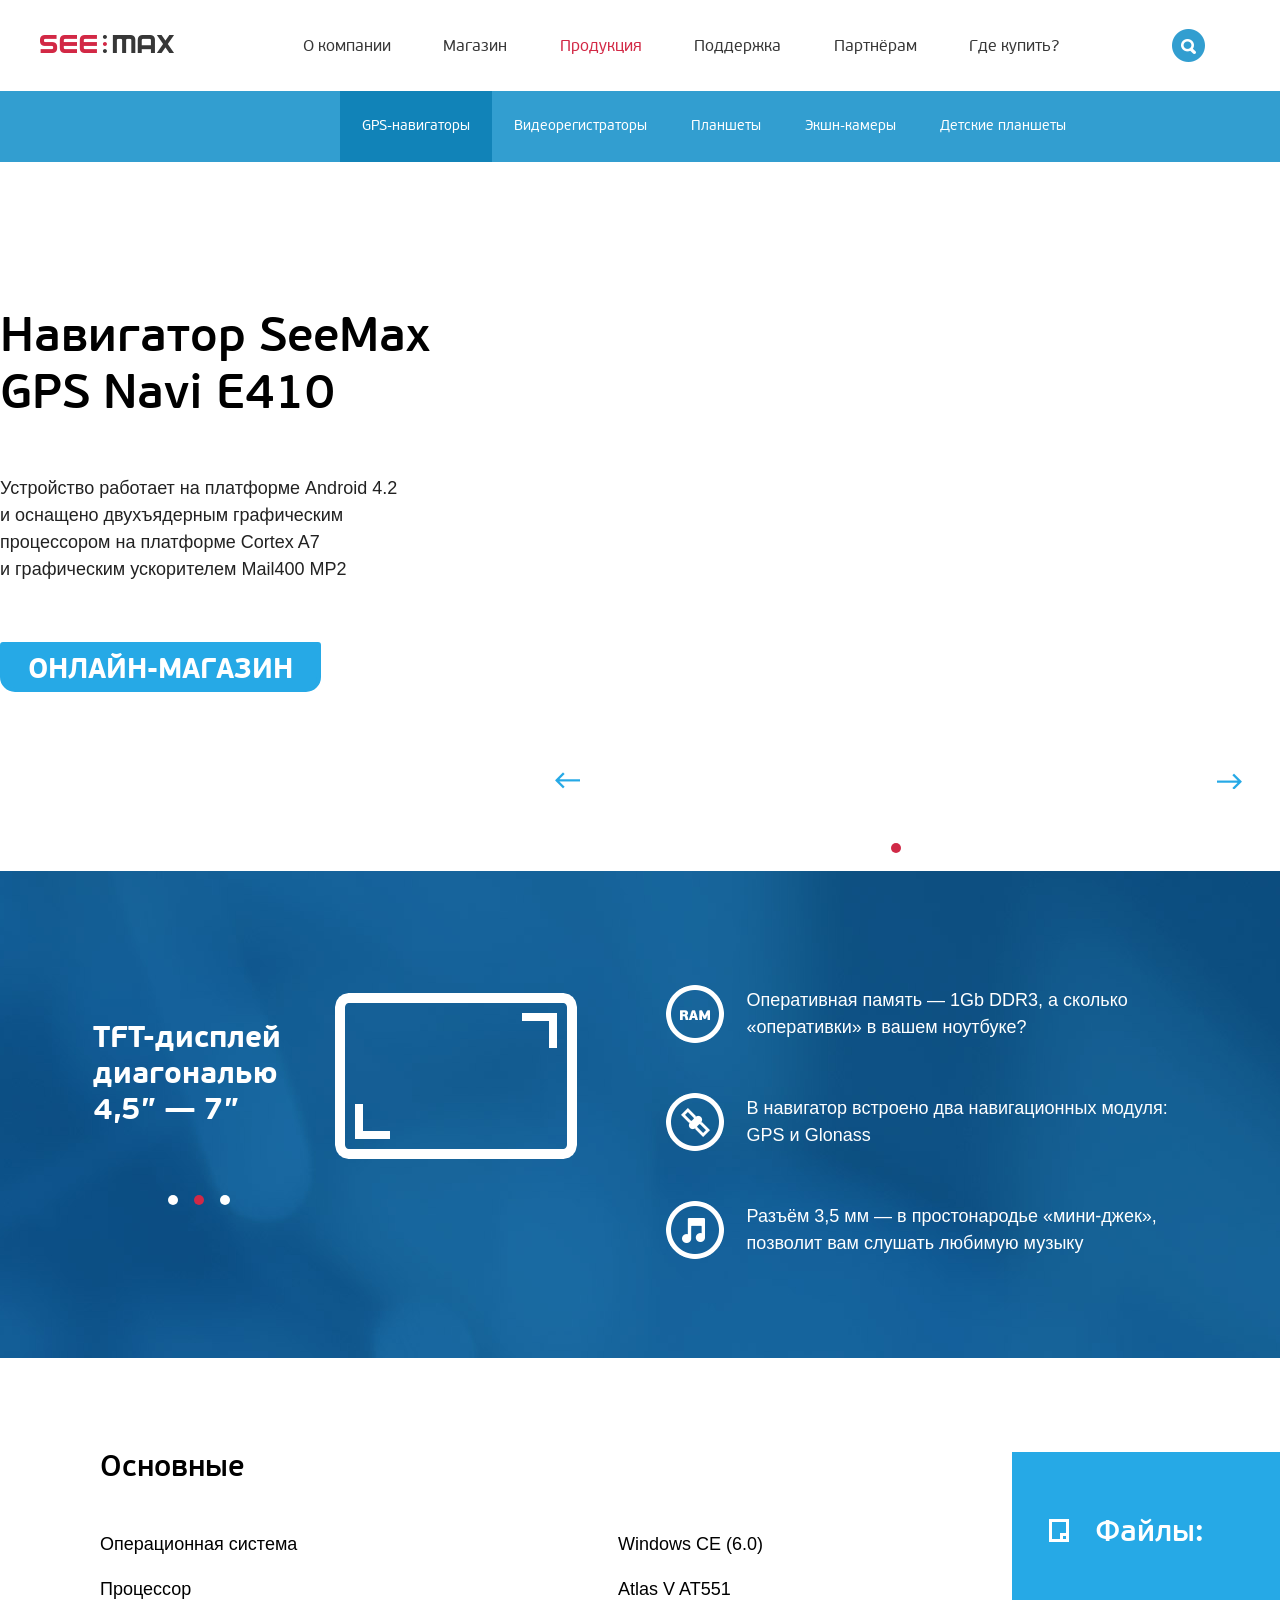
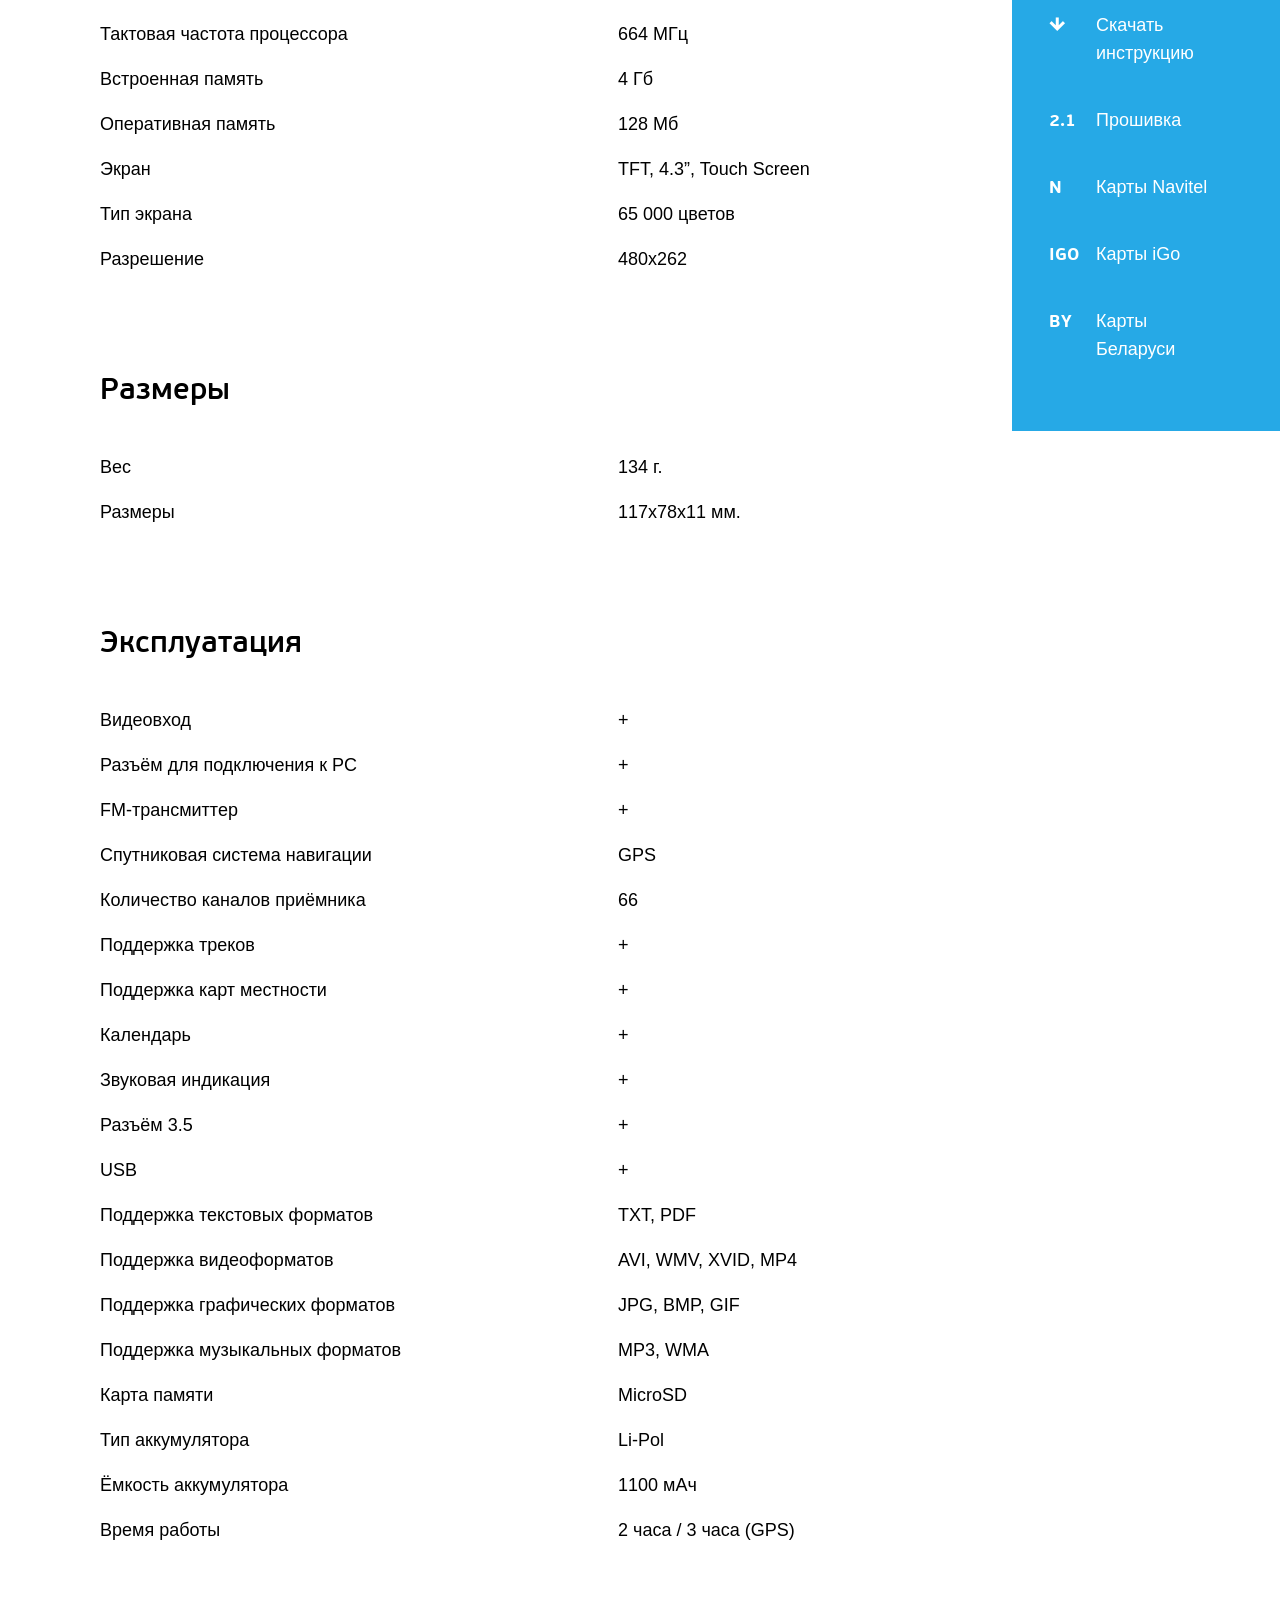
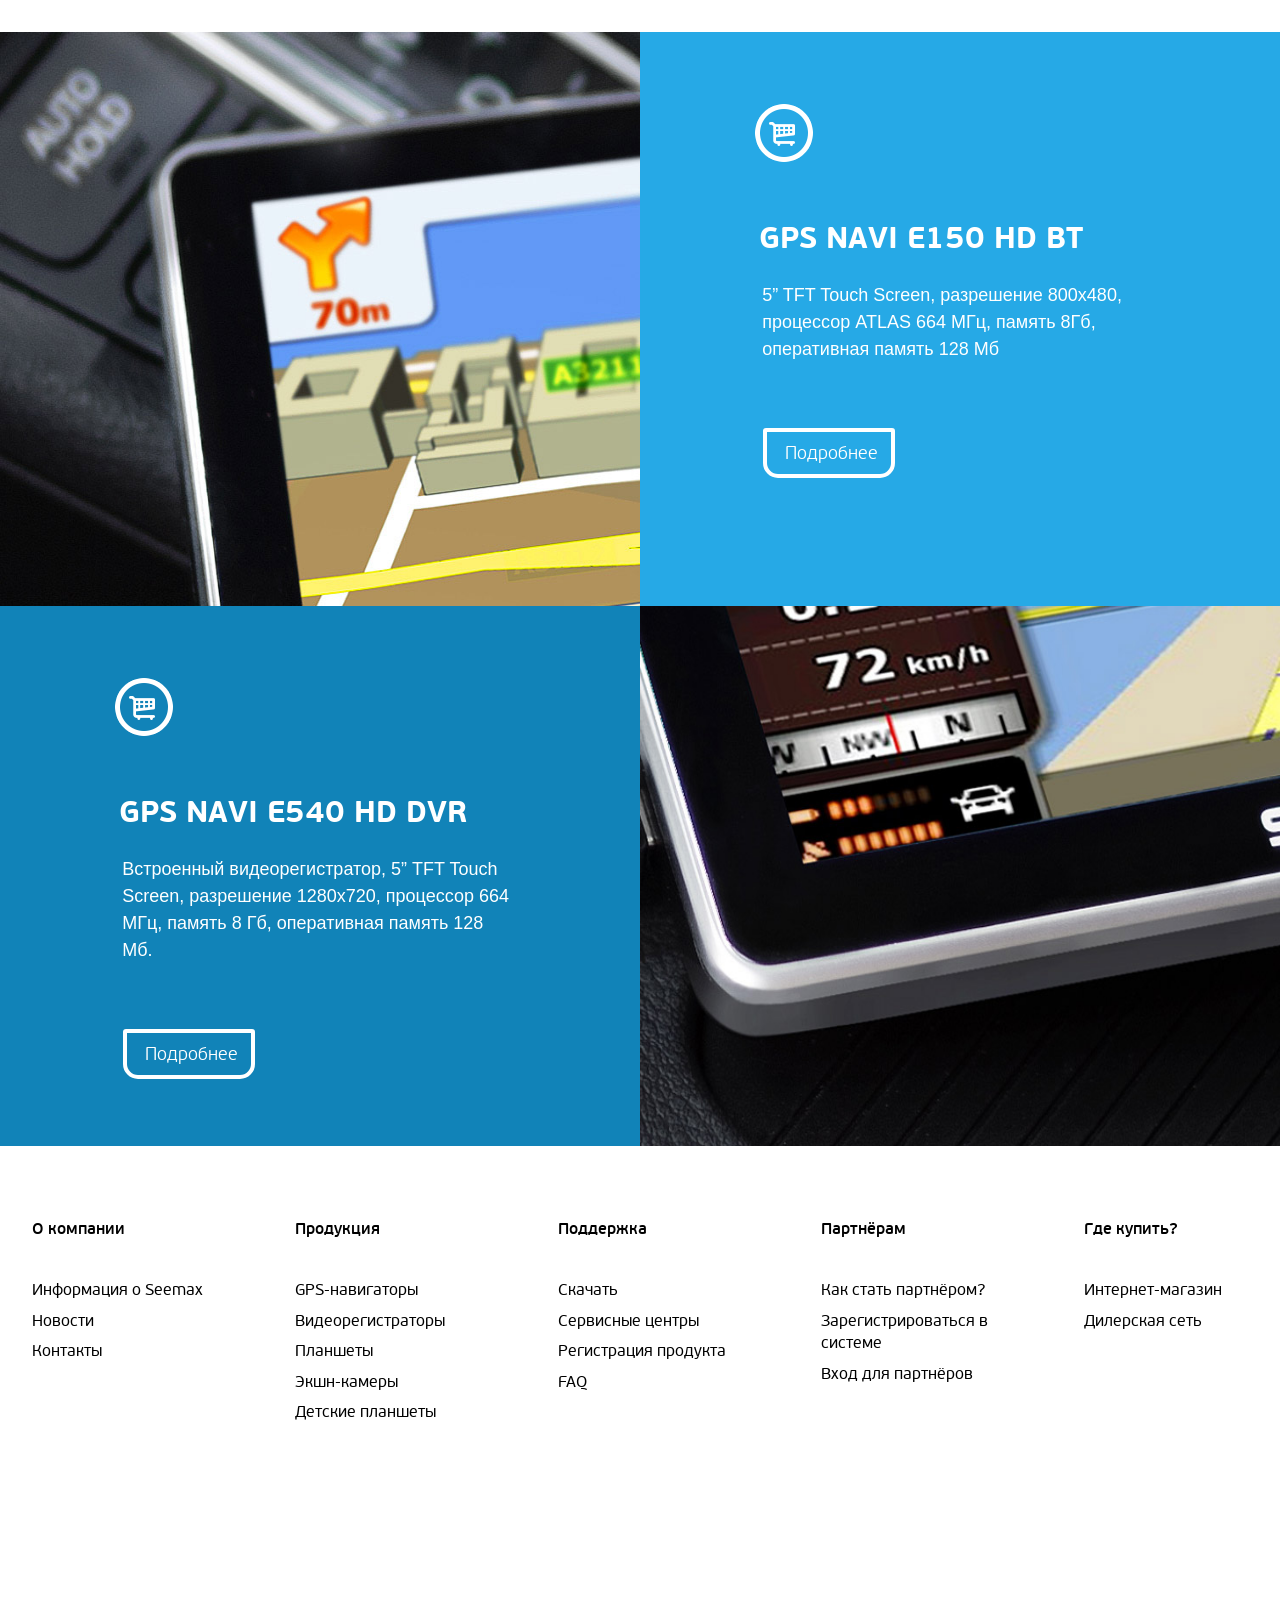
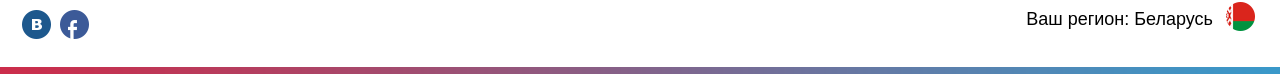
==== specification.html @ d143293f "First commit after fixes" ====
<!DOCTYPE html>
<html>
    <head>
	<meta charset="UTF-8" />
	<title>see:max</title>
	<link rel="stylesheet" type="text/css" href="public/css/desktop.css">
	<link rel="stylesheet" type="text/css" href="public/css/lib/default.css">
	<link rel="stylesheet" type="text/css" href="public/css/media-queries.css">
	<link rel="stylesheet" type="text/css" href="public/css/lib/jquery.jqzoom.css">

    <script type="text/javascript" src="public/js/lib/jquery-1.8.3.min.js"></script>
    <script type="text/javascript" src="public/js/main.js"></script>
    <script type="text/javascript" src="public/js/specification.js"></script>
    <script type="text/javascript" src="public/js/lib/jquery/jquery.carouFredSel-6.1.0-packed.js"></script>
    <script type="text/javascript" src="public/js/lib/jquery.lockfixed.min.js"></script>
    <script type="text/javascript" src="public/js/lib/jquery.jqzoom-core.js"></script>


</head>
<body>
	<div class="page second">
		<div class="header">
			<div class="header__search">
				<div class="header__searchI">
					<div class="logo">
						<a href="#"><img src="public/i/logo.png" alt=""></a>
					</div><!--logo-->
					<div class="search__slog">
						<i></i>
						<input type="text">
					</div><!--search__slog-->
					<i class="close_ar"></i>
					<i class="close_cross"></i>
				</div><!--header__searchI-->
				<div class="search__menu">
					<div class="search__bord bord_p"></div><!--footer__bord bord_p-->
					<div class="search__bord bord_b"></div><!--footer__bord bord_b-->
					<div class="serch__menuI">
						<ul>
							<li><a href="#"><span>Акция! Выиграйте наигатор SeeMax E500</span><i></i></a></li>
							<li><a href="#"><span>Обзор наигатора SeeMax E500</span><i></i></a></li>
							<li><a href="#"><span>Купить наигатор SeeMax E500</span><i></i></a></li>
						</ul>
					</div><!--serch__menuI-->
				</div><!--search__menu-->
			</div><!--header__search-->
			<div class="header__i">
				<div class="header__norm">
					<div class="logo">
						<a href="#"><img src="public/i/logo.png" alt=""></a>
					</div><!--logo-->
					<div class="mainMenu">
						<ul>
							<li><a href="#">О компании</a></li>
							<li><a href="#">Магазин</a></li>
							<li class="cur"><a href="#">Продукция</a></li>
							<li><a href="#">Поддержка</a></li>
							<li><a href="#">Партнёрам</a></li>
							<li><a href="#">Где купить?</a></li>
						</ul>
					</div><!--mainMenu-->
					<div class="search">
						<i></i>
					</div><!--search-->
				</div><!--header__norm-->
			</div><!--header__i-->
			<div class="mainMenu__add">
				<div class="search__bord bord_p"></div>
				<div class="search__bord bord_b"></div>
				<div class="mainMenu__add_i">
					<ul>
						<li><a href="#">GPS-навигаторы</a></li>
						<li><a href="#">Видеорегистраторы</a></li>
						<li><a href="#">Планшеты</a></li>
						<li><a href="#">Экшн-камеры</a></li>
						<li><a href="#">Детские планшеты</a></li>
					</ul>
				</div>
			</div><!--mainMenu__add-->
		</div><!--header-->
		<div class="navigation__prod">
			<div class="navigation__prod_ii">
				<ul class="nav__prod__i">
					<li class="cur"><a href="#">GPS-навигаторы</a></li>
					<li><a href="#">Видеорегистраторы</a></li>
					<li><a href="#">Планшеты</a></li>
					<li><a href="#">Экшн-камеры</a></li>
					<li><a href="#">Детские планшеты</a></li>
				</ul>
			</div>
		</div><!--navigation-->
			<div class="contentBox">
				<div class="prodSpecification">
					<div class="modelReview">
						<div class="cabinet">
							<div class="cabinet__i cab_l">
								<div class="descr__model">
									<h2 class="name__model">Навигатор SeeMax<br>GPS Navi E410</h2>
									<div class="txt__model">
										Устройство работает на платформе Android 4.2<br>и оснащено двухъядерным графическим<br>процессором на платформе Cortex A7<br>и графическим ускорителем Mail400 MP2
									</div><!--txt__model-->
									<a href="#" class="cloudBtn btn_blue">Онлайн-магазин</a>
								</div><!--descr__model-->
							</div><!--cabinet__i cab_l-->
							<div class="cabinet__i cab_r visualModel__box">
								<div class="fotoBox__model">
									<div class="bigFotot__model">
										<a href="public/i/mini.jpg" class="image-zoom" title="MYTITLE"> 
    										<img src="public/i/NaviE550b.png" alt="">
										</a> 
										<a href="public/i/NaviE550b.png" class="image-zoom" title="MYTITLE">  
											<img src="public/i/NaviE550b.png" alt="">
										</a> 
										<a href="public/i/mini1big.png" class="image-zoom" title="MYTITLE">  
											<img src="public/i/mini1.jpg" alt="">
										</a> 
									</div><!--bigFotot__model-->
									<div class="previewBox">
										<i class="prev_ar ar_l"></i>
										<i class="prev_ar ar_r"></i>
										<i class="bul__preview"></i>
										<div class="previewBox__i">
											<div class="preview__item">
												<img src="public/i/NaviE550.png" alt="">
											</div><!--preview__item-->
											
										</div><!--previewBox__i-->
									</div><!--previewBox-->
								</div><!--fotoBox__model-->
							</div><!--cabinet__i cab_r-->
						</div><!--cbinet-->
					</div><!--modelReview-->
					<div class="characteristicsBox">
						<div class="cabinet">
							<div class="cabinet__i cab_l">
								<div class="visual_characteristic">
									<div class="visual__i">
										<div class="visual__item">
											<div class="visual__pic">
												<img src="public/i/display.png" alt="">
											</div><!--visual__pic-->
											<div class="visual__descr">
												TFT-дисплей<br>диагональю<br>4,5” — 7”
											</div><!--visual__descr-->
										</div><!--visual__item-->
										<div class="visual__item">
											<div class="visual__pic">
												<img src="public/i/display.png" alt="">
											</div><!--visual__pic-->
											<div class="visual__descr">
												TFT-дисплей<br>диагональю<br>4,5” — 7”
											</div><!--visual__descr-->
										</div><!--visual__item-->
										<div class="visual__item">
											<div class="visual__pic">
												<img src="public/i/display.png" alt="">
											</div><!--visual__pic-->
											<div class="visual__descr">
												TFT-дисплей<br>диагональю<br>4,5” — 7”
											</div><!--visual__descr-->
										</div><!--visual__item-->
									</div><!--visual__i-->
									<div class="visual__loader">
										<a href="#"></a>
										<a href="#"></a>
										<a href="#"></a>
									</div><!--visual__loader-->
								</div><!--visual_characteristic-->
							</div><!--cabinet__i cab_l-->
							<div class="cabinet__i cab_r">
								<div class="characteristic__descr">
									<ul>
										<li><i class="ram"></i>Оперативная память — 1Gb DDR3, а сколько «оперативки» в вашем ноутбуке?</li>
										<li><i class="module"></i>В навигатор встроено два навигационных модуля: GPS и Glonass</li>
										<li><i class="muse"></i>Разъём 3,5 мм — в простонародье «мини-джек», позволит вам слушать любимую музыку</li>
									</ul>
								</div><!--characteristic__descr-->
							</div><!--cabinet__i cab_r-->
						</div><!--cabinet-->
					</div><!--characteristicsBox-->
					<div class="featuresBox">
						<div class="boxFiles">
							<h3 class="titleFiles"><i></i>Файлы:</h3>
							<ul class="files__option">
								<li><a href="#"><i class="arrow_f"></i>Скачать инструкцию</a></li>
								<li><a href="#"><i>2.1</i>Прошивка</a></li>
								<li><a href="#"><i>N</i>Карты Navitel</a></li>
								<li><a href="#"><i>iGO</i>Карты iGo</a></li>
								<li><a href="#"><i>BY</i>Карты Беларуси</a></li>
							</ul>
						</div><!--boxFiles-->
						<div class="featuresBox__i">
							<h3 class="features__title">Основные</h3>
							<table class="features__data">
								<tr>
									<td>Операционная система</td>
									<td>Windows CE (6.0)</td>
								</tr>
								<tr>
									<td>Процессор</td>
									<td>Atlas V AT551</td>
								</tr>
								<tr>
									<td>Тактовая частота процессора</td>
									<td>664 МГц</td>
								</tr>
								<tr>
									<td>Встроенная память</td>
									<td>4 Гб</td>
								</tr>
								<tr>
									<td>Оперативная память</td>
									<td>128 Мб</td>
								</tr>
								<tr>
									<td>Экран</td>
									<td>TFT, 4.3”, Touch Screen</td>
								</tr>
								<tr>
									<td>Тип экрана</td>
									<td>65 000 цветов</td>
								</tr>
								<tr>
									<td>Разрешение</td>
									<td>480х262</td>
								</tr>
							</table>
							<h3 class="features__title">Размеры</h3>
							<table class="features__data">
								<tr>
									<td>Вес</td>
									<td>134 г.</td>
								</tr>
								<tr>
									<td>Размеры</td>
									<td>117х78х11 мм.</td>
								</tr>
							</table>
							<h3 class="features__title">Эксплуатация</h3>
							<table class="features__data">
								<tr>
									<td>Видеовход</td>
									<td>+</td>
								</tr>
								<tr>
									<td>Разъём для подключения к PC</td>
									<td>+</td>
								</tr>
								<tr>
									<td>FM-трансмиттер</td>
									<td>+</td>
								</tr>
								<tr>
									<td>Спутниковая система навигации</td>
									<td>GPS</td>
								</tr>
								<tr>
									<td>Количество каналов приёмника</td>
									<td>66</td>
								</tr>
								<tr>
									<td>Поддержка треков</td>
									<td>+</td>
								</tr>
								<tr>
									<td>Поддержка карт местности</td>
									<td>+</td>
								</tr>
								<tr>
									<td>Календарь</td>
									<td>+</td>
								</tr>
								<tr>
									<td>Звуковая индикация</td>
									<td>+</td>
								</tr>
								<tr>
									<td>Разъём 3.5</td>
									<td>+</td>
								</tr>
								<tr>
									<td>USB</td>
									<td>+</td>
								</tr>
								<tr>
									<td>Поддержка текстовых форматов</td>
									<td>TXT, PDF</td>
								</tr>
								<tr>
									<td>Поддержка видеоформатов</td>
									<td>AVI, WMV, XVID, MP4</td>
								</tr>
								<tr>
									<td>Поддержка графических форматов</td>
									<td>JPG, BMP, GIF</td>
								</tr>
								<tr>
									<td>Поддержка музыкальных форматов</td>
									<td>MP3, WMA</td>
								</tr>
								<tr>
									<td>Карта памяти</td>
									<td>MicroSD</td>
								</tr>
								<tr>
									<td>Тип аккумулятора</td>
									<td>Li-Pol</td>
								</tr>
								<tr>
									<td>Ёмкость аккумулятора</td>
									<td>1100 мАч</td>
								</tr>
								<tr>
									<td>Время работы</td>
									<td>2 часа / 3 часа (GPS)</td>
								</tr>
							</table>
						</div><!--featuresBox__i-->
					</div><!--featuresBox-->
				</div><!--prodSpecification-->
				<div class="adBox">
					<div class="ad__i max top">
						<div class="ad__img">
							<img src="public/i/ban1.jpg" alt="">
							<div class="ad__img_h"></div><!--ad__img_h-->
						</div><!--ad__img-->
					</div><!--ad__i-->
					<div class="ad__i min top">
						<div class="ad__txt">
							<i class="ad__icon"></i>
							<div class="ad__txt_title">
								gps navi e150 hd bt
							</div><!--ad__txt_title-->
							<div class="ad__txt_i">
								5” TFT Touch Screen, разрешение 800х480,
								процессор ATLAS 664 МГц, память 8Гб,
								оперативная память 128 Мб 
							</div><!--add__txt_i-->
							<a href="#" class="cloudBtn">Подробнее</a>
						</div><!--ad__txt-->
					</div><!--ad__i-->
					<div class="ad__i max bot">
						<div class="ad__txt">
							<i class="ad__icon"></i>
							<div class="ad__txt_title">
								gps navi e540 hd dvr
							</div><!--ad__txt_title-->
							<div class="ad__txt_i">
								Встроенный видеорегистратор, 5” TFT  Touch Screen,
								разрешение 1280х720, процессор 664 МГц, память 8 Гб,
								оперативная память 128 Мб.
							</div><!--add__txt_i-->
							<a href="#" class="cloudBtn">Подробнее</a>
						</div><!--ad__txt-->
					</div><!--ad__i-->
					<div class="ad__i min bot">
						<div class="ad__img">
							<img src="public/i/ban2.jpg" alt="">
							<div class="ad__img_h"></div><!--ad__img_h-->
						</div><!--ad__img-->
					</div><!--ad__i-->
				</div><!--adBox-->
			</div><!--contentBox-->
		<div class="addMenu">
			<ul class="cols">
				<li class="titleLink"><a href="#">О компании</a></li>
				<li><a href="#">Информация о Seemax</a></li>
				<li><a href="#">Новости</a></li>
				<li><a href="#">Контакты</a></li>
			</ul>
			<ul class="cols">
				<li class="titleLink"><a href="#">Продукция</a></li>
				<li><a href="#">GPS-навигаторы</a></li>
				<li><a href="#">Видеорегистраторы</a></li>
				<li><a href="#">Планшеты</a></li>
				<li><a href="#">Экшн-камеры</a></li>
				<li><a href="#">Детские планшеты</a></li>
			</ul>
			<ul class="cols">
				<li class="titleLink"><a href="#">Поддержка</a></li>
				<li><a href="#">Скачать</a></li>
				<li><a href="#">Сервисные центры</a></li>
				<li><a href="#">Регистрация продукта</a></li>
				<li><a href="#">FAQ</a></li>
			</ul>
			<ul class="cols">
				<li class="titleLink"><a href="#">Партнёрам</a></li>
				<li><a href="#">Как стать партнёром?</a></li>
				<li><a href="#">Зарегистрироваться в системе</a></li>
				<li><a href="#">Вход для партнёров</a></li>
			</ul>
			<ul class="cols">
				<li class="titleLink"><a href="#">Где купить?</a></li>
				<li><a href="#">Интернет-магазин</a></li>
				<li><a href="#">Дилерская сеть</a></li>
			</ul>
		</div><!--addMenu-->
		<div class="footer">
			<div class="footerBord">
				<div class="footer__bord bord_p"></div><!--footer__bord bord_p-->
				<div class="footer__bord bord_b"></div><!--footer__bord bord_b-->
				<div class="footer__bord bord_g"></div><!--footer__bord bord_g-->
			</div><!--footerBord-->
			<div class="footer__i">
				<div class="social_f">
					<a href="#" class="vk"></a>
					<a href="#" class="fb"></a>
				</div><!--social_f-->
				<div class="region">
					Ваш регион: <span>Беларусь <i></i></span>
					<a href="#" class="rus">Россия <i></i></a>
					<a href="#" class="uk">Украина <i></i></a>
				</div><!--region-->
			</div><!--footer__i-->
		</div><!--footer-->
	</div><!--page-->
</body>
</html>
---- public/css/desktop.css ----
/*==========fonts=========*/

@font-face {
    font-family: 'pf_beausans_proregular';
    src: url('../fonts/pfbeausanspro-regular-webfont.eot');
    src: url('../fonts/pfbeausanspro-regular-webfont.eot?#iefix') format('embedded-opentype'),
         url('../fonts/pfbeausanspro-regular-webfont.woff') format('woff'),
         url('../fonts/pfbeausanspro-regular-webfont.ttf') format('truetype');
    font-weight: normal;
    font-style: normal;
}
@font-face {
    font-family: 'pf_beausans_probold';
    src: url('../fonts/pfbeausanspro-bold-webfont.eot');
    src: url('../fonts/pfbeausanspro-bold-webfont.eot?#iefix') format('embedded-opentype'),
         url('../fonts/pfbeausanspro-bold-webfont.woff') format('woff'),
         url('../fonts/pfbeausanspro-bold-webfont.ttf') format('truetype');
    font-weight: normal;
    font-style: normal;
}

@font-face {
    font-family: 'pf_beausans_prolight';
    src: url('../fonts/pfbeausanspro-light-webfont.eot');
    src: url('../fonts/pfbeausanspro-light-webfont.eot?#iefix') format('embedded-opentype'),
         url('../fonts/pfbeausanspro-light-webfont.woff') format('woff'),
         url('../fonts/pfbeausanspro-light-webfont.ttf') format('truetype');
    font-weight: normal;
    font-style: normal;
}

@font-face {
    font-family: 'pf_beausans_prosemibold';
    src: url('../fonts/pfbeausanspro-semibold-webfont.eot');
    src: url('../fonts/pfbeausanspro-semibold-webfont.eot?#iefix') format('embedded-opentype'),
         url('../fonts/pfbeausanspro-semibold-webfont.woff') format('woff'),
         url('../fonts/pfbeausanspro-semibold-webfont.ttf') format('truetype');
    font-weight: normal;
    font-style: normal;
}

@font-face {
    font-family: 'pf_beausans_probbook';
    src: url('../fonts/pfbeausanspro-bbook-webfont.eot');
    src: url('../fonts/pfbeausanspro-bbook-webfont.eot?#iefix') format('embedded-opentype'),
         url('../fonts/pfbeausanspro-bbook-webfont.woff') format('woff'),
         url('../fonts/pfbeausanspro-bbook-webfont.ttf') format('truetype');
    font-weight: normal;
    font-style: normal;
}

/*=====================================================*/

body {
	background:#fff;
}
.page {
	max-width: 1280px;
	min-width: 800px;
	margin: 0 auto;
}

/*=========page==========*/

/*==========header
===================*/

.header {
	position:relative;
}
.header__i {
	min-width: 800px;
	max-width:1280px;
	position:relative;
	height:91px;
	margin:0 auto;
	padding: 0 40px;
}

/*header__bord*/

.headerBord {
	position:absolute;
	width:100%;
	bottom:-9px;
	height:9px;
	overflow:hidden;
}

.header__bord {
	position:absolute;
	width:100%;
	top:0px;
	height:9px;
}
	.header__bord.bord_p {
		right:50%;
		background: #d22845;
		z-index:1;
		}
	.header__bord.bord_b {
		left:50%;
		background:#339dcf;
		z-index:1;
		}
	.header__bord.bord_g {
		background:url(../i/grad.png) repeat-y 50% 0;
		z-index:5;
		}


/*===header__norm
==================*/

.header__norm {
	position:relative;
	height:91px;
}

/*logo*/

.logo {
	position:absolute;
	top: 32px;
	left:0;
	}
	.logo a {

	}
	.logo a img {

	}

/*mainMenu*/

.mainMenu {
	position:absolute;
	top: 34px;
	left: 263px;
}
	.mainMenu>ul {
		height:40px;
	}
		.mainMenu>ul>li {
			display: -moz-inline-stack;
			display: inline-block;
			vertical-align: middle;	        
			zoom: 1;
			*display: inline;
			margin: 0 48px 0 0;
		}
			.mainMenu>ul>li>a {
				font:16px/18px 'pf_beausans_proregular';
				color:#373737;
				text-decoration: none;
				padding: 0 0 35px;
			}
			.mainMenu>ul>li.cur>a {
				color:#d22845;
			}
			.mainMenu>ul>li>a:hover {
				color:#d22845;
				text-decoration: underline;
			}

			.mainMenu .mainMenu__add {
				position:absolute;
				width:100%;
			}
			.mainMenu li ul {

			}
				.mainMenu li li {
					display: -moz-inline-stack;
					display: inline-block;
					vertical-align: middle;	        
					zoom: 1;
					*display: inline;
				}
					.mainMenu li li a {

					}
						.mainMenu li li a i {

						}

/*search*/

.search {
	position:absolute;
	top: 29px;
	right: 35px;
	cursor:pointer;
}
	.search i {
		display:block;
		width:33px;
		height:33px;
		background: url(../i/search.png) no-repeat 0 0;
	}
	.search i:hover {
		background-image: url(../i/search_h.png);
	}

/*=============header__search
==============================*/

.header__search {
	display:none;
	position:relative;
	background: #fff;
	z-index:850;
}
.header__searchI {
	max-width:1280px;
	position:relative;
	height:91px;
	margin:0 auto;
}
.search__slog {
	position:absolute;
	top: 34px;
	left: 392px;
}
	.search__slog i {
		display:block;
		position:absolute;
		top: -6px;
		left: -55px;
		width:33px;
		height:33px;
		background: url(../i/search_h.png) no-repeat 0 0;	
		}
	.search__slog span {
		
	}
	.search__slog input {
		position:absolute;
		top:-5px;
		padding:0 10px;
		left:-5px;
		width:490px;
		height:30px;
		border-top:1px solid #dddddd;
		border-bottom:1px solid #f6f6f6;
		border-left:1px solid #e7e7e7;
		border-right:1px solid #e7e7e7;
		background: none;
		font:16px/18px 'pf_beausans_proregular';
		color:#373737;
		border-radius:5px;
		box-shadow:inset 0 1px 0 rgba(0, 0, 0, 0.05);
	}
		.search__slog input:focus {
			outline:none;
			background: #fff;
		}
.close_ar {
	display:block;
	position:absolute;
	top: 28px;
	right: 90px;
	width:33px;
	height:33px;
	background: url(../i/s_ar.png) no-repeat 0 0;
	cursor:pointer;
}
	.close_ar:hover {
		background-position: 0 -43px;
	}
.close_cross {
	display:block;
	position:absolute;
	top: 28px;
	right: 34px;
	width:33px;
	height:33px;
	background: url(../i/cross.png) no-repeat 0 -43px;
	cursor:pointer;
}
	.close_cross:hover {
		background-position: 0 0;
	}

/*===========search__menu
==========================*/

.search__menu {
	position:absolute;
	width:100%;
	top:100%;
	left:0;
	overflow:hidden;
}

/*==search__bord
=================*/

.search__bord {
	position:absolute;
	width:100%;
	bottom:0;
	height:100%;
	z-index:1;
}
	.search__bord.bord_p {
		right:50%;
		background: #d22845;
		z-index:1;
		}
	.search__bord.bord_b {
		left:50%;
		background:#339dcf;
		z-index:1;
		}

/*==serch__menuI
=================*/

.serch__menuI {
	position:relative;
	width:1480px;
	margin:0 auto;
	z-index:5;
	background:url(../i/grad.png) repeat-y 50% 0;
	padding: 34px 0 18px;
}
	.serch__menuI ul {
		margin: 0 0 0 493px;
	}
		.serch__menuI li {
			margin: 0 0 14px;
		}
			.serch__menuI li a {
				font:16px/18px 'pf_beausans_proregular';
				color:#fff;
				text-decoration: none;
			}
				.serch__menuI li a:hover span {
					font:16px/18px 'pf_beausans_prosemibold';
					text-decoration: underline;
				}
				.serch__menuI a i {
					display:none;
					
					width:21px;
					height:21px;
					background:url(../i/arrow_i.png) no-repeat 0 0;
					margin: -5px 0 0 10px;
				}
					.serch__menuI a:hover i {
						display: -moz-inline-stack;
						display: inline-block;
						vertical-align: middle;	        
						zoom: 1;
						*display: inline;
					}

/*==========footer
===================*/

.footer {
	position:relative;
	overflow:hidden;
	padding:153px 0 0;
}

/*footer__bord*/
.footerBord {
	position:absolute;
	width:100%;
	bottom:0;
	height:7px;
}

.footer__bord {
	position:absolute;
	width:100%;
	top:0;
	height:7px;
}
	.footer__bord.bord_p {
		right:50%;
		background: #d22845;
		z-index:1;
		}
	.footer__bord.bord_b {
		left:50%;
		background:#339dcf;
		z-index:1;
		}
	.footer__bord.bord_g {
		background:url(../i/grad.png) no-repeat 50% 0;
		z-index:5;
		}

/*footer__i*/

.footer__i {
	height:90px;
	}
.social_f {
	float:left;
	padding: 26px 0 0 22px;
}
	.social_f a {
		display: -moz-inline-stack;
		display: inline-block;
		vertical-align: middle;	        
		zoom: 1;
		*display: inline;
		width:29px;
		height:29px;
		margin:0 5px 0 0;
	}
		.social_f a.vk {
			background:url(../i/vk.png) no-repeat 0 0;
		}
		.social_f a.vk:hover {
			background-position: 0 -39px;
		}
		.social_f a.fb {
			background:url(../i/fb.png) no-repeat 0 0;
		}
		.social_f a.fb:hover {
			background-position: 0 -39px;
		}
.region {
	float:right;
	font:18px/20px Arial, sans-serif;
	color:#000;
	margin: 25px 25px 0 0;
}
	.region a {
		display:none;
		font:18px/20px Arial, sans-serif;
		color:#000;
		margin:0 0 0 40px;
		text-decoration: none;
	}
	.region i {
		display: -moz-inline-stack;
		display: inline-block;
		vertical-align: middle;	        
		zoom: 1;
		*display: inline;
		width:29px;
		height:29px;
		background: url(../i/blr.png) no-repeat 0 0;
		margin: -8px 0 0 8px;
	}
		.region .rus i {
			background-position:0 -44px;
		}
		.region .uk i {
			background-position:0 -88px;
		}

/*=====sliderBox
=================*/
.linkSlide img{
	width: 100%;
}
.sliderBox {
	background: url(../i/grad.png) repeat-y 0 0;
}

/*slider__i*/

.slider__i {
	display: none;	
	text-decoration: none;
	position:relative;
}
.linkSlide {
	display:block;
	z-index:3;
}

.slider__i:first-child {
	display: block;
}

	.slider__ii {
		position:relative;
		height:542px;
		overflow: hidden;
	}


		.slider__title {
            /*display: none;*/
			position:absolute;
			top:82px;
			left:0;
			width: 562px;
			text-decoration: none;
			z-index:5;
		}

		/*
		.slider__title:first-child {
            display: block;
        }
        */

        .slider__title.cur {
            display: block;
         }
         	.slider__title:hover h2 {
         		background: #1183b8;
         	}
         	.slider__title:hover .slider__txt {
         		background: #26a9e6;
         	}
			.slider__title h2 {
				background:#26a9e6;
				font:36px/42px 'pf_beausans_prosemibold';
				color:#fff;
				padding: 38px 0 39px 99px;
			}
			.slider__txt {
				background:#1183b8;
				border-radius:0 0 15px 0;
				font:18px/27px Arial, sans-serif;
				color:#fff;
				padding: 15px 69px 29px 97px;
			}
				.slider__txt i {
					display: -moz-inline-stack;
					display: inline-block;
					vertical-align: middle;	        
					zoom: 1;
					*display: inline;
					width:21px;
					height:21px;
					background:url(../i/arrow.png) no-repeat 0 0;
				}

/*slider__nav*/
.slider__nav {
	height:97px;
	padding: 25px 0 30px 0;
}
	.nav__i {
		position:relative;
		float:left;
		background:url(../i/dotted.png) repeat-y 0 0;
		padding: 0 0 15px 2%;
		margin: 0 0 0 3%;
		cursor:default;
		cursor:pointer;
		width: 29%;
	}
		.nav__i:first-child {
			background:none;
			padding: 0px 0 0 3%;
			margin:0;
		}
		.nav__i.cur {

		}

			.nav__i:first-child .boxImg {
				top: -96px;
				left: -30px;
				width:124px;
				height:124px;
			}

				.nav__i.mouse_over .nav__title,
				.nav__i.cur .nav__title {
					font:24px/35px 'pf_beausans_prosemibold';
					letter-spacing: 0.03px;
				}
				.nav__i.cur .boxImg img {
					/*width:124px;*/
					/*height:124px;*/
				}
.nav__img {
	float:left;
	width:120px;
	position:relative;
	height:82px;
}
	.boxImg {
		position:absolute;
		top: -2px;
		left: 0px;
		width:82px;
		height:82px;
		border:8px solid #fff;
		border-radius:50%;
		overflow:hidden;
	}
		.boxImg img {
            display: block;
            width: 100%;
			/*width:82px;*/
			/*height:82px;*/
		}
.nav__title {
	overflow:hidden;
	zoom:1;
	font: 24px/35px 'pf_beausans_prolight';
	letter-spacing: 0.49px;
	padding: 13px 0 0 0;
	color:#fff;
}

/*=====optionBox
=================*/

.optionBox {
	height:538px;
	max-width: 1280px;
	margin: 0 auto;
}

/*optionItem*/

.optionItem {
	float:left;
	width:30%;
	height:325px;
	position:relative;
}
.optionItem.left:hover {
	background: #26a9e6;
}
.optionItem.right:hover {
	background: #1183b8;
}
	.optionItem:hover .optionIcon {
		background-image: url(../i/icon_h.png);
	}
	.optionItem:hover .optionTitle a,
	.optionItem:hover .optionDescr,
	.optionItem:hover .optionDescr a,
	.optionItem:hover .cloudBtn {
		color:#fff;
	}
	.optionItem:hover .cloudBtn {
		border:4px solid #fff;
		background: none;
	}
		.optionItem:hover .cloudBtn:hover {
			background: #fff;
			color:#26a9e6;
		}
	.optionItem.left {
		padding:69px 10% 144px 10%;
	}
	.optionItem.right {
		padding: 69px 10% 144px 10%;
	}
.optionIcon {
	display:block;
	width:58px;
	height:58px;
	background:url(../i/icon.png) no-repeat 0 0;
}
	.optionIcon.icon_reg {
		background-position:0 0;
	}
	.optionIcon.icon_help {
		background-position:0 -68px;
	}
	.optionIcon.icon_part {
		background-position:0 -136px;
	}
	.optionIcon.icon_soc {
		background-position:0 -204px;
	}
.optionTitle {
	font:30px/30px 'pf_beausans_probold';	
	margin: 64px 0 0;
	text-transform:uppercase;
}
	.optionTitle a {
		text-decoration: none;
		color:#000;
	}
.optionDescr {
	margin: 28px 0 0;
	font: 18px/27px Arial, sans-serif;
	color:#000;
}
	.optionDescr a {
		color:#26a9e6;
	}
		.optionDescr a:hover {
			text-decoration:none;
		}
.cloudBtn {
	display: -moz-inline-stack;
	display: inline-block;
	vertical-align: middle;	        
	zoom: 1;
	*display: inline;
	border:4px solid #26a9e6;
	background:#fff;
	border-radius:3px 3px 15px 15px;
	font:18px/20px 'pf_beausans_prolight';
	color:#26a9e6;
	margin: 40px 0 0;
	padding: 12px 13px 10px 18px;
	text-decoration:none;
}

/*==========bannerBox
======================*/

.bannerBox {
	max-width:1280px;
	margin:0 auto;
}
	.bannerBox__i {
		height:520px;
		background:url(../i/img/ban.jpg) no-repeat 50% 0;
		position:relative;
	}
	.bannerBox:hover .bannerBox__i {
		background-position:50% -529px;
	}
.bannerDescr {
	display:block;
	position:absolute;
	top: 71px;
	right: 168px;
	width: 442px;
	text-decoration: none;
}
	.iconBan {
		display:block;
		width:58px;
		height:58px;
		background:url(../i/i_ban.png) no-repeat 0 0;
	}
		.iconBan.serv {
			background-image: url(../i/serv.png);
		}
	.titleBan {	
		color:#fff;	
		margin: 62px 0 0 4px;
		text-transform:uppercase;
		font:30px/30px 'pf_beausans_prosemibold', sans-serif;
	}
	.titleBan a {
		text-decoration: none;
		color:#fff;
	}
	.txtBan {
		font:18px/27px Arial,sans-serif;
		color:#fff;
		margin: 46px 0 0 5px;
	}
	.txtBan .cloudBtn {
		border-color: #fff;
		background:none;
	}
		.txtBan .cloudBtn:hover {
			background:#fff;
			color:#26a9e6;
		}
		.txtBan a {
			color:#fff;
		}
			.txtBan a:hover {
				text-decoration: none;
			}

/*==========addMenu
====================*/

.addMenu {
	overflow:hidden;
	zoom:1;
	max-width:1240px;
	margin:72px auto 0;
}
	.addMenu ul {
		float:left;
		margin: 0 0 0 7.2%;
		width: 14%;
	}
		.addMenu ul:first-child {
			margin:0;
			padding-left: 1%;
		}
		.addMenu li {
			margin: 0 0 8px;
		}
			.addMenu li.titleLink {
				margin: 0 0 39px;
			}
				.addMenu li.titleLink a {
					font:16px/18px 'pf_beausans_prosemibold', sans-serif;
					color:#000;
				}
				
			.addMenu li.ros {
				margin: 38px 0 0;
			}
			.addMenu li a {
				text-decoration:none;
				font:16px/18px 'pf_beausans_proregular';
				color:#000;
			}
				.addMenu li a:hover {
					color:#d22845;
					text-decoration: underline;
				}

/*==================second==========================*/

/*=====navigation__prod
========================*/

.navigation__prod.nav_product {
	height:70px;
	margin:0 auto;
	position:relative;
}
	.navigation__prod.nav_product .mainMenu__add {
		top:0;
		display:block;
	}
/*.navigation__prod.nav_product .title__nav {
	float:left;
	margin:0 0 0 -100px;
	width:468px;
	text-align: right;
	background: #d02947;
	font:14px/14px 'pf_beausans_proregular';
	color:#fff;
	padding: 28px 126px 28px 0;
	vertical-align: middle;	
}
	.navigation__prod.nav_product .title__nav i {
		display: -moz-inline-stack;
		display: inline-block;
		vertical-align: middle;	        
		zoom: 1;
		*display: inline;
		width:18px;
		height:15px;
		background:url(../i/nav.png) no-repeat 0 0;
		margin: 0px 16px 0 0;
	}
	.navigation__prod.nav_product .title__nav.info i {
		background:url(../i/i.png) no-repeat 100% 0px;
		height:16px;
		margin-top:-1px;
	}*/

/*===nav__i
============*/

/*.navigation__prod.nav_product .nav__prod__i {
	background: #329ed0;
	float:left;
	width:886px;
	margin:0 -100px 0 0;
	overflow:hidden;
	zoom:1;
	padding: 0;
}
	.navigation__prod.nav_product .nav__prod__i li {
		float:left;
	}
		.navigation__prod.nav_product .nav__prod__i li a {
			display:block;
			font:14px/14px 'pf_beausans_proregular';
			color:#fff;
			text-decoration: none;
			padding: 28px 22px 29px 22px;
		}
		.navigation__prod.nav_product .nav__prod__i li.cur a {
			background: #1183b8;
		}
		.navigation__prod.nav_product .nav__prod__i li a:hover {
			background: #1183b8;
		}*/

/*=====navigation__prod
========================*/
.navigation__prod {
	background: #329ed0;
}
.navigation__prod_ii {
	height:70px;
	max-width:1280px;
	margin:0 auto;
}
/*===nav__i
============*/

.nav__prod__i {
	background: #329ed0;
	overflow:hidden;
	zoom:1;
	padding:0 0 0 340px;
}
	.nav__prod__i li {
		float:left;
	}
		.nav__prod__i li a {
			display:block;
			font:14px/14px 'pf_beausans_proregular';
			color:#fff;
			text-decoration: none;
			padding: 28px 22px 29px 22px;
		}
		.nav__prod__i li.cur a {
			background: #1183b8;
		}
		.nav__prod__i li a:hover {
			background: #1183b8;
		}

/*=========catalogPage
=======================*/

.catalogPage {
	max-width: 1280px;
	padding: 0 0 114px;
	background: url(../i/catalog_f.jpg) repeat-y 50% 0;
}

.catalogBox {
	margin:0 auto;
	padding: 86px 0 0;
}
.catalog__i {
	overflow:hidden;
	zoom:1;
	width:100%;
}
.catalog__ii {
	/margin:0 -23px;
}

/*prod__item*/

.prod__item {
	display: -moz-inline-stack;
	display: inline-block;
	vertical-align: top;	        
	zoom: 1;
	*display: inline;
	width: 30%;
	margin: 0 1.5% 102px;
	text-decoration:none;
}
	.prod__item.prod__item_archiv .prod__descr {
		background:#a0a0a0;
	}
	.prod__item.prod__item_archiv:hover .prod__descr {
		color:#a0a0a0;
	}

.prod__pic_h {
	display:none;
	position:absolute;
	width:100%;
	height:100%;
	top:0;
	left:0;
	background: url(../i/ar_prod.png) no-repeat 50% 60px;
	border-radius:10px;
}
	.prod__item:hover .prod__pic .prod__pic_h {
		display:block;
	}

.prod__pic {
	height:170px;
	text-align: center;
	overflow:hidden;
	margin: 0 0 68px;
	position:relative;
}
	.prod__pic img {
	}
		.prod__item:hover .prod__pic img {
			margin:-170px 0 0;
		}

/*prod__descr*/

.prod__descr {
	background: #329ed0;
	color:#fff;
	padding: 49px 45px 10px 26px;
	height:212px;
}
	.prod__item:hover .prod__descr {
		background: #fff;
		color:#1183b8;
	}
.title__descr {
	font:30px/30px 'pf_beausans_probold';
	text-transform: uppercase;
	margin: 0 0 28px;

}

.descr__i {
	font:18px/27px Arial, sans-serif;
}

/*pager*/

.pager {
	
}
	.loader {
		padding: 3px 0 10px;
		text-align: center;
	}
		.loader a {
			display: -moz-inline-stack;
			display: inline-block;
			vertical-align: middle;	        
			zoom: 1;
			*display: inline;
			width:11px;
			height:11px;
			background: url(../i/bul.png) no-repeat 0 0;
			margin:0 9px;
		}
			.loader a.cur {
				background-position: 0 -42px;
			}
	.archive {
		text-align: center;
	}
		.archive a {
			text-decoration: underline;
			color:#fff;
			font:30px/30px 'pf_beausans_probold';
		}
			.archive a:hover {
				text-decoration: none;
			}


/*===============contentBox
============================*/

.contentBox {
	max-width:1280px;
	margin:0 auto;
}

.content {
	color:#000;
}
	.content h1 {
		font:48px/48px 'pf_beausans_prosemibold';
		margin: 106px 0 82px;
	}
	.content p {
		font:18px/27px Arial, sans-serif;
		margin: 54px 0 0;
	}
	.content p a {
		color:#329ed0;
	}
		.content p a:hover {
			text-decoration: none;
		}
	.content ol {
		margin: 27px 0 0 25px;
		font:18px/27px Arial, sans-serif;
	}
	.content h2 {
		font:30px/30px 'pf_beausans_prosemibold';
		margin: 101px 0 0;
	}
	.content ul {
		margin: 27px 0 0 20px;
	}
		.content ul li {
			list-style-type: disc;
			font:18px/27px Arial, sans-serif;
			margin: 0 0 27px;
		}
	.content blockquote {
		font:36px/54px 'pf_beausans_prolight';
		margin: 159px 280px 0 129px;
	}
	.content .bannerBox {
		margin: 93px auto 0;
	}

	/*gallery*/

	.content .galleryBox {
		position:relative;
		height:648px;
		margin: 86px 0 0;
	}
		.content .galleryBox img {
			width:1280px;
		}
		.galleryBox .gal__a {
			display:block;
			position:absolute;
			top:50%;
			width:72px;
			height:72px;
			background-image: url(../i/arrow_g.png);
			background-repeat: no-repeat;
			cursor:pointer;
			margin:-18px 0 0;
			z-index:80;
		}
			.galleryBox .gal__a:hover {
				background-image: url(../i/arrow_g_h.png);
			}
			.galleryBox .gal__a.prev {
				background-position: 0 0;
				left:28px;
			}
			.galleryBox .gal__a.next {
				background-position: 0 -82px;
				right:28px;
			}

/*======adBox
==============*/

.adBox {
	overflow:hidden;
	zoom:1;
}
.ad__i {
	float:left;
}

	.ad__i.max {
		width: 50%;
	}
	.ad__i.min {
		width: 50%;
	}
	.ad__i.top {
		height:574px;
	}
		.ad__i.top .ad__txt {
			background:#26a9e6;
			height:502px;
		}
		.ad__i.top .ad__txt:hover {
			background:#1183b8;
		}
	.ad__i.bot {
		height:540px;
	}
		.ad__i.bot .ad__txt {
			height:468px;
			background:#1183b8;
		}
			.ad__i.bot .ad__txt:hover {
				background:#26a9e6;
			}
.ad__img {
	position:relative;
}
	.ad__img img {
		height: 574px;
		width:100%;
	}
	.ad__img_h {
		position:absolute;
		top:0;
		left:0;
		width:100%;
		height:100%;
		background:url(../i/big_ar.png) no-repeat 50% 50% rgba(17, 131, 184, 0.8);
		cursor:pointer;
		display:none;
	}
		.ad__img:hover .ad__img_h {
			display:block;
		}
.ad__txt {
	height:100%;
	padding: 72px 20% 0 18%;
}
	.ad__txt .ad__icon {
		display:block;
		width:58px;
		height:58px;
		background:url(../i/i_ban.png) no-repeat 0 0;
	}
		.ad__txt .ad__icon.ar_icon {
			background: url(../i/icon_h.png) no-repeat 0 0;
		}
	.ad__txt_title {
		color:#fff;
		margin: 62px 0 0 4px;
		text-transform:uppercase;
		font:30px/30px 'pf_beausans_probold', sans-serif;
	}
	.ad__txt_i {
		font:18px/27px Arial,sans-serif;
		color:#fff;
		margin: 28px 0 65px 7px;
	}
		.ad__txt_i a {
			color:#fff;
		}
			.ad__txt_i a:hover {
				text-decoration: none;
			}
	.ad__txt .cloudBtn {
		border-color:#fff;
		color:#fff;
		background:none;
		margin: 0 0 0 8px;
	}
		.ad__txt .cloudBtn:hover {
			background:#fff;
			color:#26a9e6;
		}

//*=========specification
==========================*/

.prodSpecification {

}
.modelReview {
	margin: 90px 0 0;
}

/*==cabinet==*/

	.modelReview .cabinet {
		width:100%;
		overflow: hidden;
		zoom: 1;
	}
		.modelReview .cabinet__i {
			display:block;
			float:left;
		}
			.modelReview .cabinet__i.cab_l {
				width: 35%;
				margin: 0 7% 0 0;
			}
			.modelReview .cabinet__i.cab_r {
				width: 56%;
			}

/*descr__model*/

.descr__model {
	margin: 57px 0 0 0;
}

.name__model {
	font:48px/57px 'pf_beausans_prosemibold';
	color:#000;
}

.txt__model {
	font: 18px/27px Arial, sans-serif;
	margin: 53px 0 0;
}

 .descr__model .cloudBtn {
 	margin: 59px 0 0;
 }
 	.cloudBtn.btn_blue {
 		background:#26a9e6;
 		color:#fff;
 		text-transform: uppercase;
 		font:28px/30px 'pf_beausans_probold';
 		padding: 8px 24px 4px 24px;
 	}
 	.cloudBtn.btn_blue:hover {
 		background: #1183b8;
 		border-color:#1183b8;
 	}
/*fotoBox__model*/

.fotoBox__model {
	margin: 9px 0 0;
}
.bigFotot__model {
	text-align: center;
	height:416px;
	line-height: 416px;
	visibility: hidden
}
	.bigFotot__model img {		
		vertical-align:bottom;
		height:416px;
		width:660px;
	}
.previewBox {
	height:135px;
	position:relative;
	overflow:hidden;
	margin: 60px 0 0;
	padding: 0 55px 0;
}
	.previewBox .prev_ar {
		position:absolute;
		top: 36px;
		width:25px;
		height:17px;
		background-image:url(../i/ar_pic.png);
		z-index:10;
		cursor:pointer;
	}
		.previewBox .prev_ar.ar_l {
			left: 17px;
			background-position: 0 0;
		}
			.previewBox .prev_ar.ar_l:hover {
				background-position: 0 -54px;
			}
		.previewBox .prev_ar.ar_r {
			right:12px;
			background-position: 0 -27px;
		}
			.previewBox .prev_ar.ar_r:hover {
				background-position: 0 -80px;
			}
.previewBox__i {
	overflow:hidden;
	zoom:1;
	padding:0 0 30px;
	position:relative;
	z-index:5;
	height:135px;
}
.preview__item {
	display: -moz-inline-stack;
	display: inline-block;
	vertical-align: middle;	        
	zoom: 1;
	*display: inline;
	position:relative;
	width:182px;
	height:135px;
	text-align: center;
	cursor:pointer;
	line-height: 90px;
}
	.preview__item img {
		max-width:140px;
		vertical-align:middle;
	}
	.bul__preview {
		position:absolute;
		bottom:18px;
		left:50%;
		width:10px;
		height:10px;
		border-radius:50%;
		margin:0 0 0 -5px;
		background:#d02947;
	}

/*======characteristicsBox
===========================*/

.characteristicsBox {
	height:377px;
	padding: 110px 0 0;
	background:url(../i/catalog_f.jpg) no-repeat 50% 0;
}

/*cabinet*/

.characteristicsBox .cabinet {
	overflow:hidden;
	zoom:1;
}
	.characteristicsBox .cabinet__i {
		
	}
		.characteristicsBox .cabinet__i.cab_l {
			float:left;
			width: 40%;
			padding: 0 6% 0;
		}
		.characteristicsBox .cabinet__i.cab_r {
			overflow:hidden;
			width: 48%;
			zoom:1;
		}

/*==visual_characteristic
==========================*/

.visual_characteristic {
	position:relative;
	margin: 11px 0 0;
	width: 560px;
}
.visual__i {
	overflow:hidden;
	zoom:1;
	padding: 0 0px 25px 0;
	width: 560px;
}
.visual__item {
	height:170px;
	width: 560px;
	float: left;
}
	.visual__item .visual__pic {
		float:left;
		width:250px;
		margin: 0 69px 0 0;
	}
		.visual__item .visual__pic img {
			max-width: 250px;
		}
	.visual__item .visual__descr {
		font:30px/36px 'pf_beausans_probold';
		color:#fff;
		overflow:hidden;
		zoom:1;
		padding: 28px 0 0;
	}
.visual__loader {
	width: 245px;
	text-align: center;
	margin: 26px 0 0;
}
	.visual__loader a {
		display: -moz-inline-stack;
		display: inline-block;
		vertical-align: middle;	        
		zoom: 1;
		*display: inline;
		width:10px;
		height:10px;
		margin: 0 8px;
		border-radius:50%;
		background:#fff;
		text-indent: -1000px;
		overflow: hidden;
	}
		.visual__loader a.selected {
			background: #d02947;
		}
/*==characteristic__descr
==========================*/

.characteristic__descr {
	padding: 6px 0 0;
}
	.characteristic__descr ul {
		padding: 0 78px 0 0;
	}
		.characteristic__descr li {
			font:18px/27px Arial, sans-serif;
			color:#fff;
			margin: 0 0 54px;
			padding: 0 0 0 81px;
			position:relative;
		}
			.characteristic__descr li i {
				display:block;
				position:absolute;
				top: -2px;
				left:0;
				width:58px;
				height:58px;
				background-image: url(../i/icon_char.png);
			}
				.characteristic__descr li i.ram {
					background-position: 0 0;
				}
				.characteristic__descr li i.module {
					background-position: 0 -68px;
				}
				.characteristic__descr li i.muse {
					background-position: 0 -136px;
				}

/*======featuresBox
=====================*/

.featuresBox {
	min-height:640px;
	position:relative;
	padding:0 100px;
}

/*boxFiles*/

.boxFiles {
	position:absolute;
	background:#26a9e6;
	top:0;
	right:0;
	padding: 64px 0 48px 0;
	width: 268px;
	z-index: 999;
}
.titleFiles {
	font:30px/32px 'pf_beausans_prosemibold';
	color:#fff;
	position:relative;
	padding: 0 0 0 46px;
	margin: 0px 0 44px 37px;
}
	.titleFiles i {
		display:block;
		position:absolute;
		top: 3px;
		left:0;
		width:20px;
		height:23px;
		background:url(../i/file.png) no-repeat 0 0;
	}
.files__option {
}
	.files__option li {
	}
		.files__option li a {
			display:block;
			position:relative;
			font:18px/28px Arial, sans-serif;
			color:#fff;
			text-decoration:none;
			padding: 19px 70px 20px 84px;
		}
			.files__option li a:hover {
				background:#1183b8;
			}
			.files__option a i {
				display:block;
				position:absolute;
				top: 25px;
				left: 37px;
				font:normal 17px/18px 'pf_beausans_probold';
				color:#fff;
				text-transform: uppercase;
			}
				.files__option a i.arrow_f {
					background: url(../i/arrow_f.png) no-repeat 0 0;
					width:16px;
					height:14px;
				}

/*featuresBox__i*/

.featuresBox__i {
	padding: 0 320px 80px 0;
}
.features__title {
	font:30px/30px 'pf_beausans_prosemibold';
	color:#000;
	margin: 94px 0 0;
}
.features__data {
	width:100%;
	margin: 39px 0 0;
}
	.features__data tr {

	}
		.features__data td {
			padding:0 8px 0 0;
			font:18px/18px Arial, sans-serif;
			color:#000;
			height: 45px;
		}
		.features__data td:first-child {
			width:510px;
		}

/*=======supportBox
====================*/

.supportBox {
	margin:0 -100px;
}
.support__i {

}
.support__section {

}
	.support__section.section_one .section__title {
		background-position: 50% 0;
	}
	.support__section.section_two .section__title {
		background-position: 50% -205px;
	}
	.support__section.section_three .section__title {
		background-position: 50% -410px;
	}
	.support__section.section_four .section__title {
		background-position: 50% -615px;
	}
	.support__section.section_five .section__title {
		background-position: 50% -820px;
	}


	.support__section.cur .section__title {
		background-image: url(../i/title_s.jpg);
	}
		.support__section.cur .section__title i {
			background-position: 0 -35px;
		}
.section__title {
	background: url(../i/title_f.jpg) no-repeat 50% 0;
	font:36px/36px 'pf_beausans_prosemibold';
	color:#fff;
	position:relative;
	padding: 79px 100px 84px;
}
	.section__title i {
		display:block;
		position:absolute;
		top: 77px;
		right: 105px;
		width:17px;
		height:25px;
		background:url(../i/ar_title.png) no-repeat 0 0;
	}
.section__content {
	display:none;
	padding:0 100px;
}
.section__i {
	border-top:1px solid #d7d7d7; 
	padding: 51px 0 50px;
}
	.section__i:first-child {
		border-top:0;
		padding: 67px 0 51px;
	}
	.section__i img {
		display: -moz-inline-stack;
		display: inline-block;
		vertical-align: middle;	        
		zoom: 1;
		*display: inline;
		margin: 0 56px 0 39px;
	}
	.section__i .name__item {
		display: -moz-inline-stack;
		display: inline-block;
		vertical-align: middle;	        
		zoom: 1;
		*display: inline;
		font:30px/30px 'pf_beausans_prosemibold';
		color:#000;
		width: 345px;
		margin:0 10px 0 0;
	}
	.section__i .section__option {
		display: -moz-inline-stack;
		display: inline-block;
		vertical-align: middle;	        
		zoom: 1;
		*display: inline;
		width: 665px;
	}
		.section__i .section__option li {
			display: -moz-inline-stack;
			display: inline-block;
			vertical-align: middle;	        
			zoom: 1;
			*display: inline;
			margin: 0 40px 0 0;
		}
			.section__i .section__option li a {
				display:block;
				position:relative;
				font: 18px/38px Arial, sans-serif;
				color:#000;
				text-decoration: none;
				min-width: 168px;
			}
				.section__i .section__option a i {
					display: -moz-inline-stack;
					display: inline-block;
					vertical-align: middle;	        
					zoom: 1;
					font:normal 16px/18px 'pf_beausans_probold';
					color:#329ed0;
					text-transform: uppercase;
					margin:0 10px 0 0;
				}
					.section__i .section__option a i.arrow_s {
						width:16px;
						height:14px;
						background:url(../i/arrow_s.png) no-repeat 0 0;
					}

/*======miniBox__faq
=====================*/

.miniBox__faq {
	margin: 84px 0 0;
}
.title__faq {
	font:30px/30px 'pf_beausans_probold';
	color:#000;
	text-transform: uppercase;
	margin: 0 0 0 17px;
}
	.main_faq .title__faq {
		font:48px/48px 'pf_beausans_prosemibold';
	}
.nav__faq {
	margin: 0 0 0 -150px;
}
.main_faq .nav__faq {
	margin: 98px 0 0 -125px;
}
	.main_faq .nav__faq li {
		margin: 92px 0 0 140px;
		width: auto;
	}
	.main_faq .nav__faq li a {
		padding: 0 0 0 87px;
	}
	.nav__faq li {
		display: -moz-inline-stack;
		display: inline-block;
		vertical-align: middle;	        
		zoom: 1;
		*display: inline;
		margin: 92px 0 0 150px;
		min-width: 309px;
	}
		.nav__faq li a {
			display:block;
			position:relative;
			font:18px/18px Arial, sans-serif;
			color:#000;
			text-decoration: none;
			padding: 0 0 0 85px;
		}
			.nav__faq li.current a {
				color:#d02947;
			}
				.nav__faq li.current a i {
					background-image: url(../i/icon_faq_hm.png);
				}
			.nav__faq a i {
				position:absolute;
				display:block;
				top: -23px;
				left: 4px;
				width:58px;
				height:58px;
				background-image: url(../i/icon_faq.png);
			}
				.nav__faq a:hover {
					color:#d02947;
					text-decoration:underline;
				}
				.nav__faq a:hover i {
					background-image: url(../i/icon_faq_hm.png);
				}
				.nav__faq a i.navigation_i {
					background-position: 0 0;
				}
				.nav__faq a i.reg_i {
					background-position: 0 -68px;
				}
				.nav__faq a i.plan_i {
					background-position: 0 -136px;
				}
				.nav__faq a i.action_cam {
					background-position: 0 -204px;
				}
				.nav__faq a i.plan_child {
					background-position: 0 -272px;
				}

/*=======faqBox
=================*/
.boxFaq__tab {
	margin: 0 0 113px;
}
.faqBox {
	
}
	.faqBox ul {
		padding: 107px 0 0 35px;
	}
		.faqBox ul li {
			font:20px/22px 'pf_beausans_probbook';
			color:#26a9e6;
			list-style-type: disc;
			margin: 0 0 23px;
		}
			.faqBox ul li:hover .quest {
				text-decoration: underline;
			}
			.faqBox li .quest {
				color:#26a9e6;
				text-decoration: none;
			}
			.faqBox li .answer {
				display:none;
				color:#000;
				font:18px/27px 'pf_beausans_probbook';
				margin: 20px 0 38px 34px;
			}
			.faqBox ul li.cur {
				list-style-type: circle;
				color:#d02947;
			}
				.faqBox ul li.cur .quest {
					color:#d02947;
				}

/*========searchPage
======================*/

.searchPage {
	margin: 74px 0 117px;
}
.search__cont {
	position:relative;
}
	.search__cont input {
		padding:0 24px;
		width:700px;
		height:48px;
		border:3px solid #329ed0;
		font:24px/24px 'pf_beausans_proregular';
		color:#000;
		vertical-align: middle;
	}
		.search__cont .close__search {
			display:block;
			position:absolute;
			top: 19px;
			left: 720px;
			width:15px;
			height:15px;
			background:url(../i/search_cross.png) no-repeat 0 0;
		}
			.search__cont .close__search:hover  {
				background-position: 0 -25px;
			}
	.search__cont input:focus {
		outline:none;
		border-color: #d02947;
	}
	.search__cont .search__btn {
		display: -moz-inline-stack;
		display: inline-block;
		vertical-align: middle;	        
		zoom: 1;
		*display: inline;
		width:53px;
		height:53px;
		margin: 0 0 0 9px;
		background:url(../i/search_ar.png) no-repeat 0 0;
	}
		.search__cont .search__btn:hover {
			background-position: 0 -63px;
		}
.title__search {
	font:48px/50px 'pf_beausans_prosemibold';
	color:#000;
	margin: 85px 0 0;
}
.search__resultPage {
	margin: 78px 0 0;
}
.search__item {
	display:block;
	text-decoration: none;
	margin: 0 0 44px;
	color:#000;
}
.search__item:hover {
	text-decoration: underline;
	color:#1183b8;
}
	.search__item:hover .search__itemTitle,
	.search__item:hover .search__itemDescr {
		color:#1183b8;
	}
	.search__itemTitle {
		font:24px/28px 'pf_beausans_proregular';
		color:#000;
	}
		.search__itemTitle i {
			font-style:normal;
			font-family: 'pf_beausans_prosemibold';
		}
		.search__itemTitle strong {
			font-weight:normal;
			font-family: 'pf_beausans_probold';
		}
	.search__itemDescr {
		font:18px/27px Arial, sans-serif;
		color:#000;
		margin: 9px 0 0;
	}
.search__loader {
	text-align: center;
	margin: 97px 0 10px;

}
	.search__loader a {
		display: -moz-inline-stack;
		display: inline-block;
		vertical-align: middle;	        
		zoom: 1;
		*display: inline;
		width:11px;
		height:11px;
		margin: 0 8px;
		background: url(../i/bul_l.png) no-repeat 0 -42px;
	}
	.search__loader a:hover {
		background-position: 0 -21px;
	}
	.search__loader a.cur {
		background-position: 0 0;
	}

/*======registration
=====================*/

.registrationPage {
	margin: 105px 0 0;

}
.reg__commaent {
	font:18px/27px Arial, sans-serif;
	color:#000;
	margin: 78px 0 0;
}

/*pageForm*/

.pageForm {
	margin: 92px -100px 0;
	padding: 120px 100px 44px;
	background:url(../i/catalog_f.jpg) repeat-y 0 0;
}
.formBox {
	margin: 0 0 119px;
}
.title__form {
	font:30px/32px 'pf_beausans_prosemibold';
	color:#fff;
	margin: 0 0 0 30px;
}
.form__cont {
	margin: 69px 0 0 0;
}
.form__item {
	margin: 0 0 40px;
}
	.form__item label {
		width: 239px;
		display: -moz-inline-stack;
		display: inline-block;
		vertical-align: middle;	        
		zoom: 1;
		*display: inline;
		font:20px/20px 'pf_beausans_prosemibold';
		color:#fff;
		text-align:right;
		margin: 0 31px 0 0;
	}
	.form__item.error_form .inputBox input {
		border-color: #d02947;
	}
	.form__item .inputBox {
		display: -moz-inline-stack;
		display: inline-block;
		vertical-align: middle;	        
		zoom: 1;
		*display: inline;
	}
		.form__item .inputBox.checkBox label {
			width:auto;
			font:18px/18px 'pf_beausans_proregular';
			margin: 0 46px 0 8px;
		}
		.form__item .inputBox input {
			vertical-align: middle;
		}
		.form__item .inputBox input[type="text"] {
			width: 186px;
			padding:0 15px;
			height:42px;
			border:4px solid #5e95bc;
			border-radius:4px;
			background:none;
			font:18px/18px 'pf_beausans_proregular';
			color:#fff;
			
			margin: 0 16px 0 0;
		}
		.form__item .inputBox.dateBlock input {
			width: 54px;
			padding: 0;
			text-align: center;
		}
		.form__item .inputBox.bigInput input {
			width: 304px;
		}
		.form__item .inputBox.bigInput input {
			width: 341px;
		}
		.form__item .inputBox input:focus {
			outline:none;
		}
		.form__item .inputBox select {
			width: 228px;
			padding: 0 0px 0 10px;
			height: 50px;
			border:4px solid #5e95bc;
			border-radius:4px;
			background:none;
			font:18px/18px 'pf_beausans_proregular';
			color:#fff;
			vertical-align: middle;
		}
		.form__item .inputBox select option {
			color:#000;
		}
		.form__item .inputBox  span {
			font:italic 18px/20px Arial, sans-serif;
			color:#fff;
			vertical-align: middle;
		}
		.form__item .inputBox .item__i {
			display: -moz-inline-stack;
			display: inline-block;
			vertical-align: middle;	        
			zoom: 1;
			*display: inline;
			width:38px;
			height:38px;
			margin: 0 17px 0 0;
		}
			.form__item .inputBox .item__i.quest {
				background:url(../i/q.png) no-repeat 0 0;
			}
			.form__item .inputBox .item__i.er_i {
				background:url(../i/e.png) no-repeat 0 0;
			}
.button__form {
	text-align: center;
	margin: 89px 0 0;
}
	.button__form .cloudBtn {
		border-color: #5586aa;
		background:#5586aa;
		color:#fff;
		font-family: 'pf_beausans_prosemibold';
		vertical-align: middle;
		margin: 0;
		font-size:20px;
	}
	.button__form span {
		vertical-align: middle;
		font:italic 18px/20px Arial, sans-serif;
		color:#fff;
	}

/*=======mapsPage
=================*/

.mapsPage {

}
.titlePage {
	font:48px/48px 'pf_beausans_prosemibold';
	color:#000;
	margin: 106px 0 0;
}

/*selectOption__maps*/

.selectOption__maps {
	position:relative;
	margin: 68px 0 53px;
}
	.selectOption__maps select {
		border:4px solid #329ed0;
		border-radius:3px;
		padding: 0 0 0 11px;
		margin: 0 29px 0 0;
		height: 51px;
		width: 229px;
		font:18px/18px 'pf_beausans_proregular';
		color:#000;
	}
		.selectOption__maps select:focus {
			outline:none;
		}
		.selectOption__maps option {

		}
	.openMaps {
		display:block;
		position:absolute;
		top: 18px;
		right: 21px;
		padding: 0 9px 0 0;
		color:#329ed0;
		text-decoration: none;
		font:18px/18px 'pf_beausans_prosemibold';
	}
		.openMaps.mapsVis {
			color:#d02947;
		}
			.openMaps.mapsVis span {
				border-color:#d02947;
			}
			.openMaps.mapsVis i {
				top:0;
				left:100%;
				background:url(../i/ar_maps.png) no-repeat 50% 50%;
			}
		.openMaps span {
			border-bottom: 1px dashed #329ed0;
		}
		.openMaps i {
			display:block;
			position:absolute;
			top:0;
			left:-25px;
			width:15px;
			height:18px;
			background: url(../i/bul_maps.png) no-repeat 0 0;
		}

/*mapsBox*/
.mapsBox.mapsVis {
	display:block;
}
.mapsBox {
	position:relative;
	text-align: center;
	margin: 0 0 35px;
	display:none;
}
	.mapsBox i {
		display:block;
		position:absolute;
		top:0;
		left:0;
		width:64px;
		height:79px;
		background: url(../i/marker.png) no-repeat 0 0;
	}
	.mapsBox img {

	}

/*info__maps*/

.info__maps {

}
.info__maps__i {
	
}
.infoMaps__item {
	border-top:1px solid #d7d7d7;
	padding: 46px 0 20px 19px;
	margin: 0 0;
	overflow:hidden;
	zoom:1;
}
	.infoMaps__item:first-child {
		border:0;
	}
	.infoMaps__item .title {
		font:30px/32px 'pf_beausans_prosemibold';
		color:#000;
		margin: 0 0 28px;
		display: -moz-inline-stack;
		float:left;
		width: 374px;
	}
		.infoMaps__item .title a {
			display: -moz-inline-stack;
			display: inline-block;
			vertical-align: middle;	        
			zoom: 1;
			*display: inline;
			width:15px;
			height:18px;
			margin: 0 0 0 15px;
			background:url(../i/bul_maps.png) no-repeat 0 0;
		}
			.infoMaps__item .title a:hover {
				background-position: 0 -28px;
			}
	.infoContact {
		overflow:hidden;
		zoom:1;
	}
		.infoContact strong {
			display:block;
			font:bold 18px/18px Arial, sans-serif;
			color:#000;
			margin: 0 0 31px;
		}
		.infoContact__i {
			float:left;
			width: 350px;
			padding:0 10px 0 0;
			font:18px/27px Arial, sans-serif;
			color:#000;
			margin: 11px 0 26px 162px;
		}
			.infoContact__i:first-child {
				margin:11px 0 26px;
			}
			.infoContact__i a {
				text-decoration: none;
				color:#000;
			}
/*=====mainMenu__add
=====================*/

.mainMenu__add {
	display:none;
	position:absolute;
	width:100%;
	z-index:800;
	height:72px;
	top: 100%;
	left:0;
	overflow: hidden;
}
.mainMenu__add .search__bord {
	top:0;
	height:72px;
}
.mainMenu__add_i {
	position:absolute;
	top:0;
	left: 680px;
	margin:0 0 0 -740px;
	width:1480px;
	z-index:5;
	background: url(../i/grad.png) repeat-y 50% 0;
	height:72px;
}
	.mainMenu__add_i ul {
		margin: 0 0 0 343px;
		max-width:1280px;
	}
		.mainMenu__add_i ul li {
			display: -moz-inline-stack;
			display: inline-block;
			vertical-align: middle;	        
			zoom: 1;
			*display: inline;
		}
			.mainMenu__add_i li a {
				display:block;
				font:14px/16px 'pf_beausans_proregular';
				color:#fff;
				text-decoration: none;
				padding: 29px 21px 27px;
			}
			.mainMenu__add_i li a:hover {
				background: #1183b8;
			}
.loader{display: none;}
.fotoBox__model .caroufredsel_wrapper{height: 421px !important}
.loader a.pre-cur {background-position: 0 -21px;}
.loader a{cursor: default;}
---- public/css/lib/default.css ----
/* HTML5 Boilerplate v4.0 normalize.css v1.0.1 | MIT License | git.io/normalize */
article,
aside,
details,
figcaption,
figure,
footer,
header,
hgroup,
nav,
section,
summary {
    display: block;
}
audio,
canvas,
video {
    display: inline-block;
    *display: inline;
    *zoom: 1;
}
audio:not([controls]) {
    display: none;
    height: 0;
}
[hidden] {
    display: none;
}
html {
    font-size: 100%; /* 1 */
    -webkit-text-size-adjust: 100%; /* 2 */
    -ms-text-size-adjust: 100%; /* 2 */
}
html,
button,
input,
select,
textarea {
    font-family: sans-serif;
}
body {
    margin: 0;
}
/*
a:focus {
    outline: thin dotted;
}
*/
a:active,
a:hover {
    outline: 0;
}

abbr[title] {
    border-bottom: 1px dotted;
}
b,
strong {
    font-weight: bold;
}

blockquote {
    margin: 1em 40px;
}
dfn {
    font-style: italic;
}
mark {
    background: #ff0;
    color: #000;
}
code,
kbd,
pre,
samp {
    font-family: monospace, serif;
    _font-family: 'courier new', monospace;
    font-size: 1em;
}
pre {
    white-space: pre;
    white-space: pre-wrap;
    word-wrap: break-word;
}
q {
    quotes: none;
}
q:before,
q:after {
    content: '';
    content: none;
}
small {
    font-size: 80%;
}
sub,
sup {
    font-size: 75%;
    line-height: 0;
    position: relative;
    vertical-align: baseline;
}
sup {
    top: -0.5em;
}
sub {
    bottom: -0.25em;
}
dl,
menu,
ol,
ul, dd,
menu,
ol,
ul, 
p, h1, h2, h3, h4, h5 {
    margin: 0; 
    padding: 0;
}
ul,
nav ol {
    list-style: none;
    list-style-image: none;
    padding: 0;
    margin: 0;
}
img {
    border: 0; /* 1 */
    -ms-interpolation-mode: bicubic; /* 2 */
}
svg:not(:root) {
    overflow: hidden;
}
figure {
    margin: 0;
}
form {
    margin: 0;
}
fieldset {
    border: 1px solid #c0c0c0;
    margin: 0 2px;
    padding: 0.35em 0.625em 0.75em;
}
legend {
    border: 0; /* 1 */
    padding: 0;
    white-space: normal; /* 2 */
    *margin-left: -7px; /* 3 */
}
button,
input,
select,
textarea {
    font-size: 100%; /* 1 */
    margin: 0; /* 2 */
    vertical-align: baseline; /* 3 */
    *vertical-align: middle; /* 3 */
}
button,
input {
    line-height: normal;
}
button,
html input[type="button"], /* 1 */
input[type="reset"],
input[type="submit"] {
    -webkit-appearance: button; /* 2 */
    cursor: pointer; /* 3 */
    *overflow: visible;  /* 4 */
}
button[disabled],
input[disabled] {
    cursor: default;
}
input[type="checkbox"],
input[type="radio"] {
    box-sizing: border-box; /* 1 */
    padding: 0; /* 2 */
    *height: 13px; /* 3 */
    *width: 13px; /* 3 */
}
input[type="search"] {
    -webkit-appearance: textfield; /* 1 */
    -moz-box-sizing: content-box;
    -webkit-box-sizing: content-box; /* 2 */
    box-sizing: content-box;
}
input[type="search"]::-webkit-search-cancel-button,
input[type="search"]::-webkit-search-decoration {
    -webkit-appearance: none;
}
button::-moz-focus-inner,
input::-moz-focus-inner {
    border: 0;
    padding: 0;
}
textarea {    overflow: auto; /* 1 */    vertical-align: top; /* 2 */}

table {
    border-collapse: collapse;
    border-spacing: 0;
}

/*  HTML5 Boilerplate v4.0 main.css */
html,
button,
input,
select,
textarea {
    color: #222;
}
body {
    font-size: 1em;
    line-height: 1.4;
}
::-moz-selection {
    background: #b3d4fc;
    text-shadow: none;
}
::selection {
    background: #b3d4fc;
    text-shadow: none;
}
hr {
    display: block;
    height: 1px;
    border: 0;
    border-top: 1px solid #ccc;
    margin: 1em 0;
    padding: 0;
}
img {
    vertical-align: middle;
}
fieldset {
    border: 0;
    margin: 0;
    padding: 0;
}
textarea {
    resize: vertical;
}
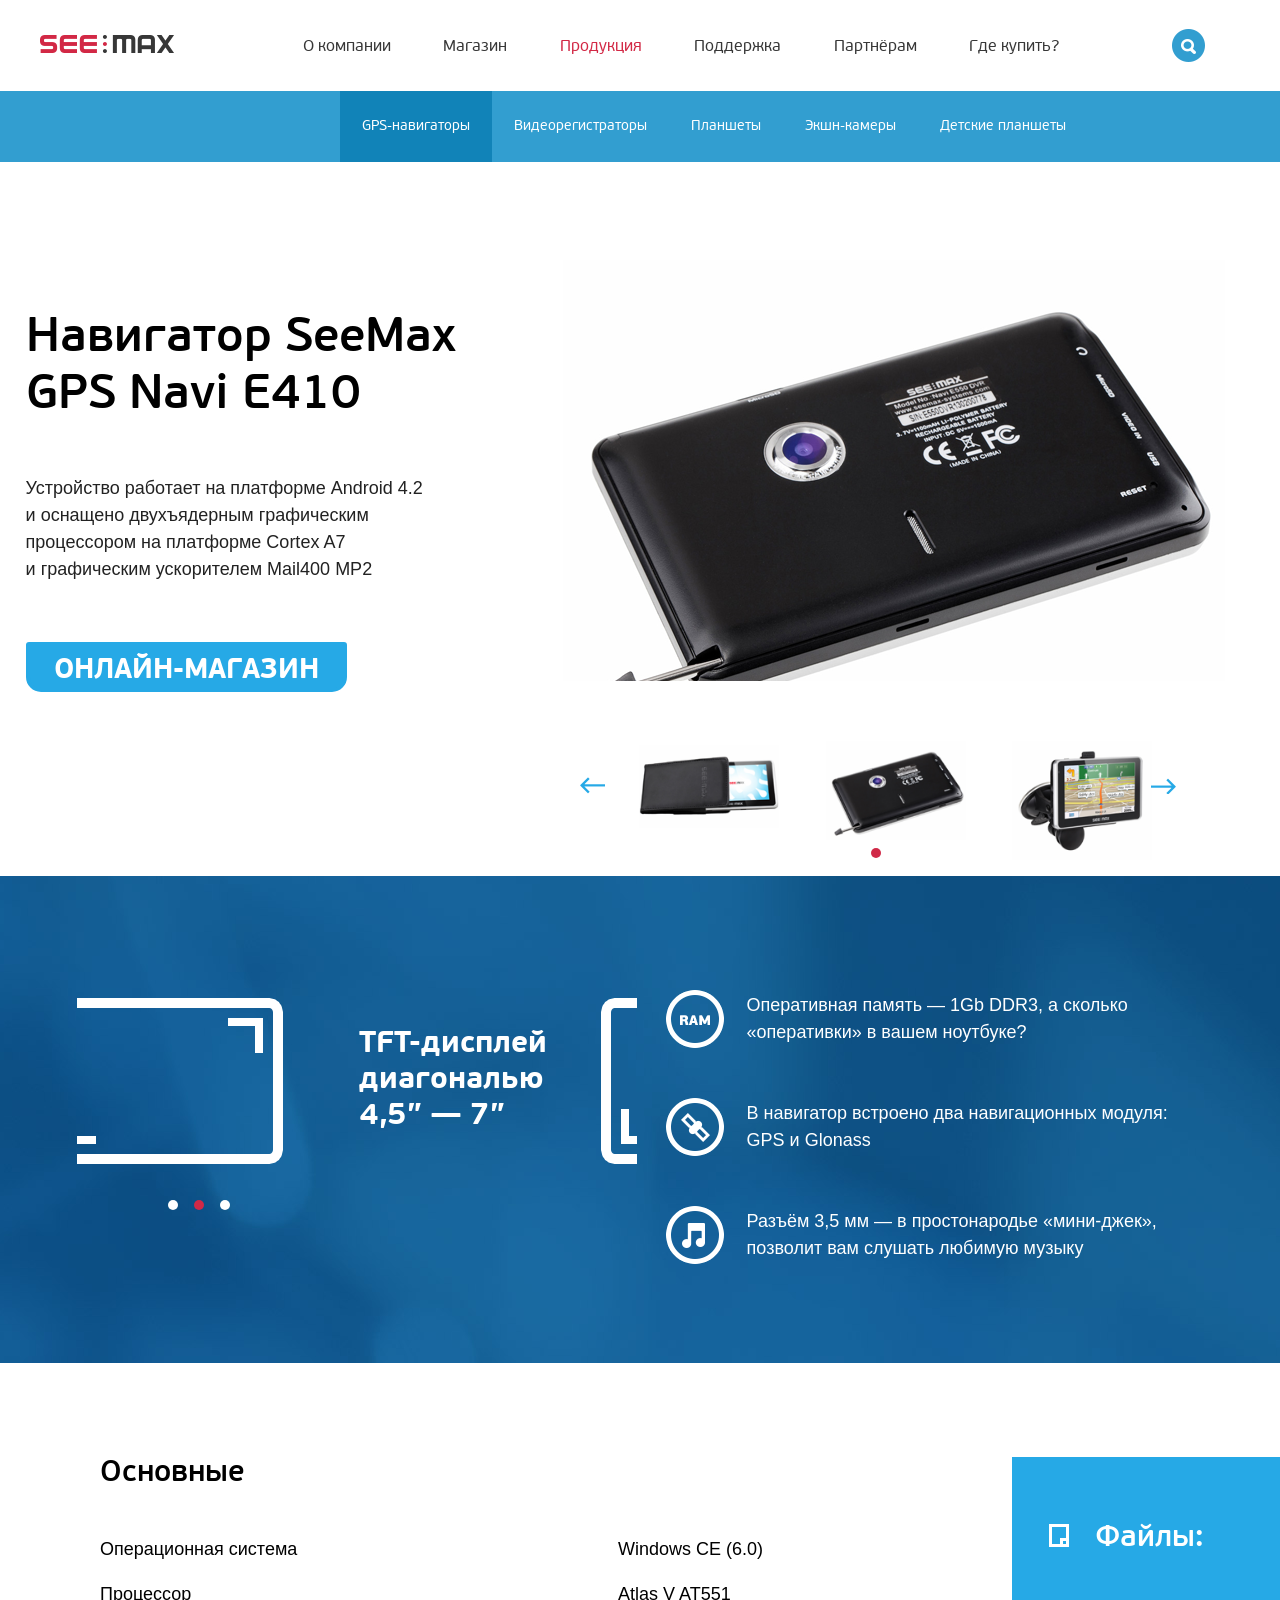
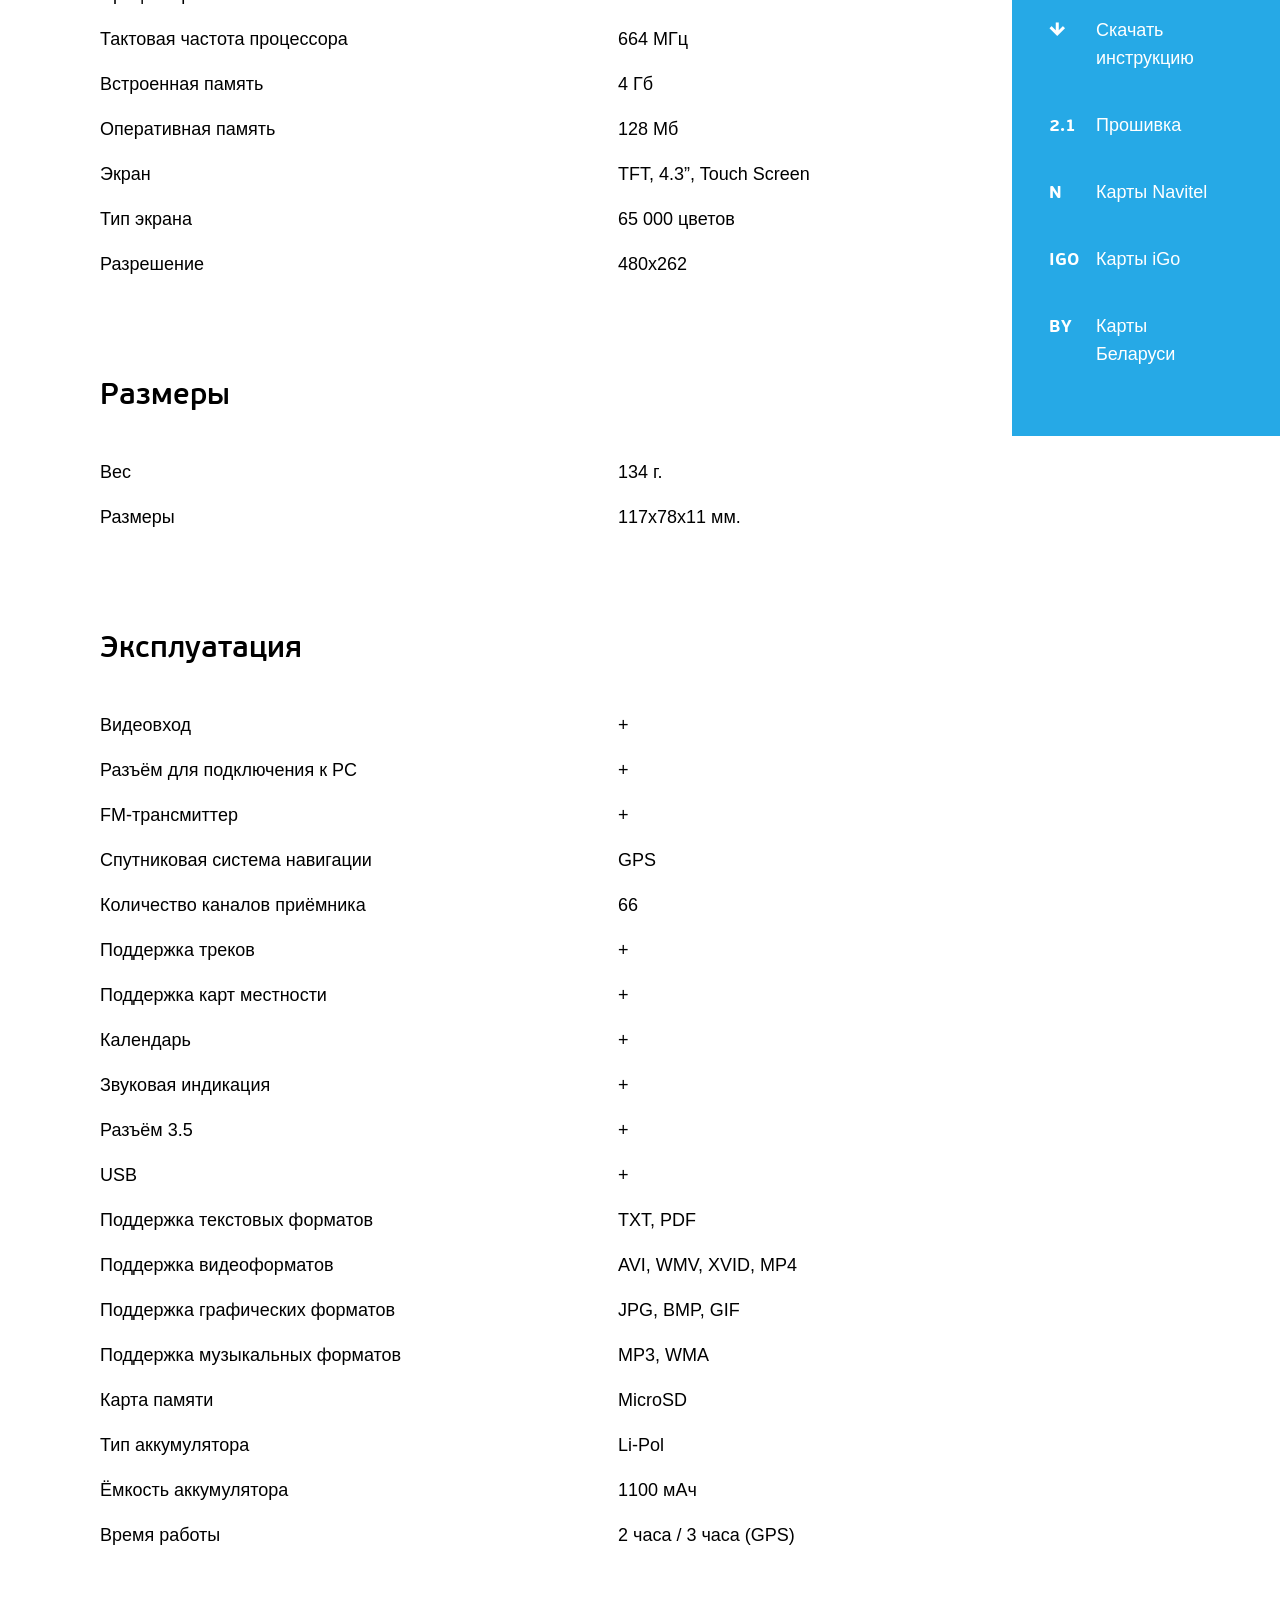
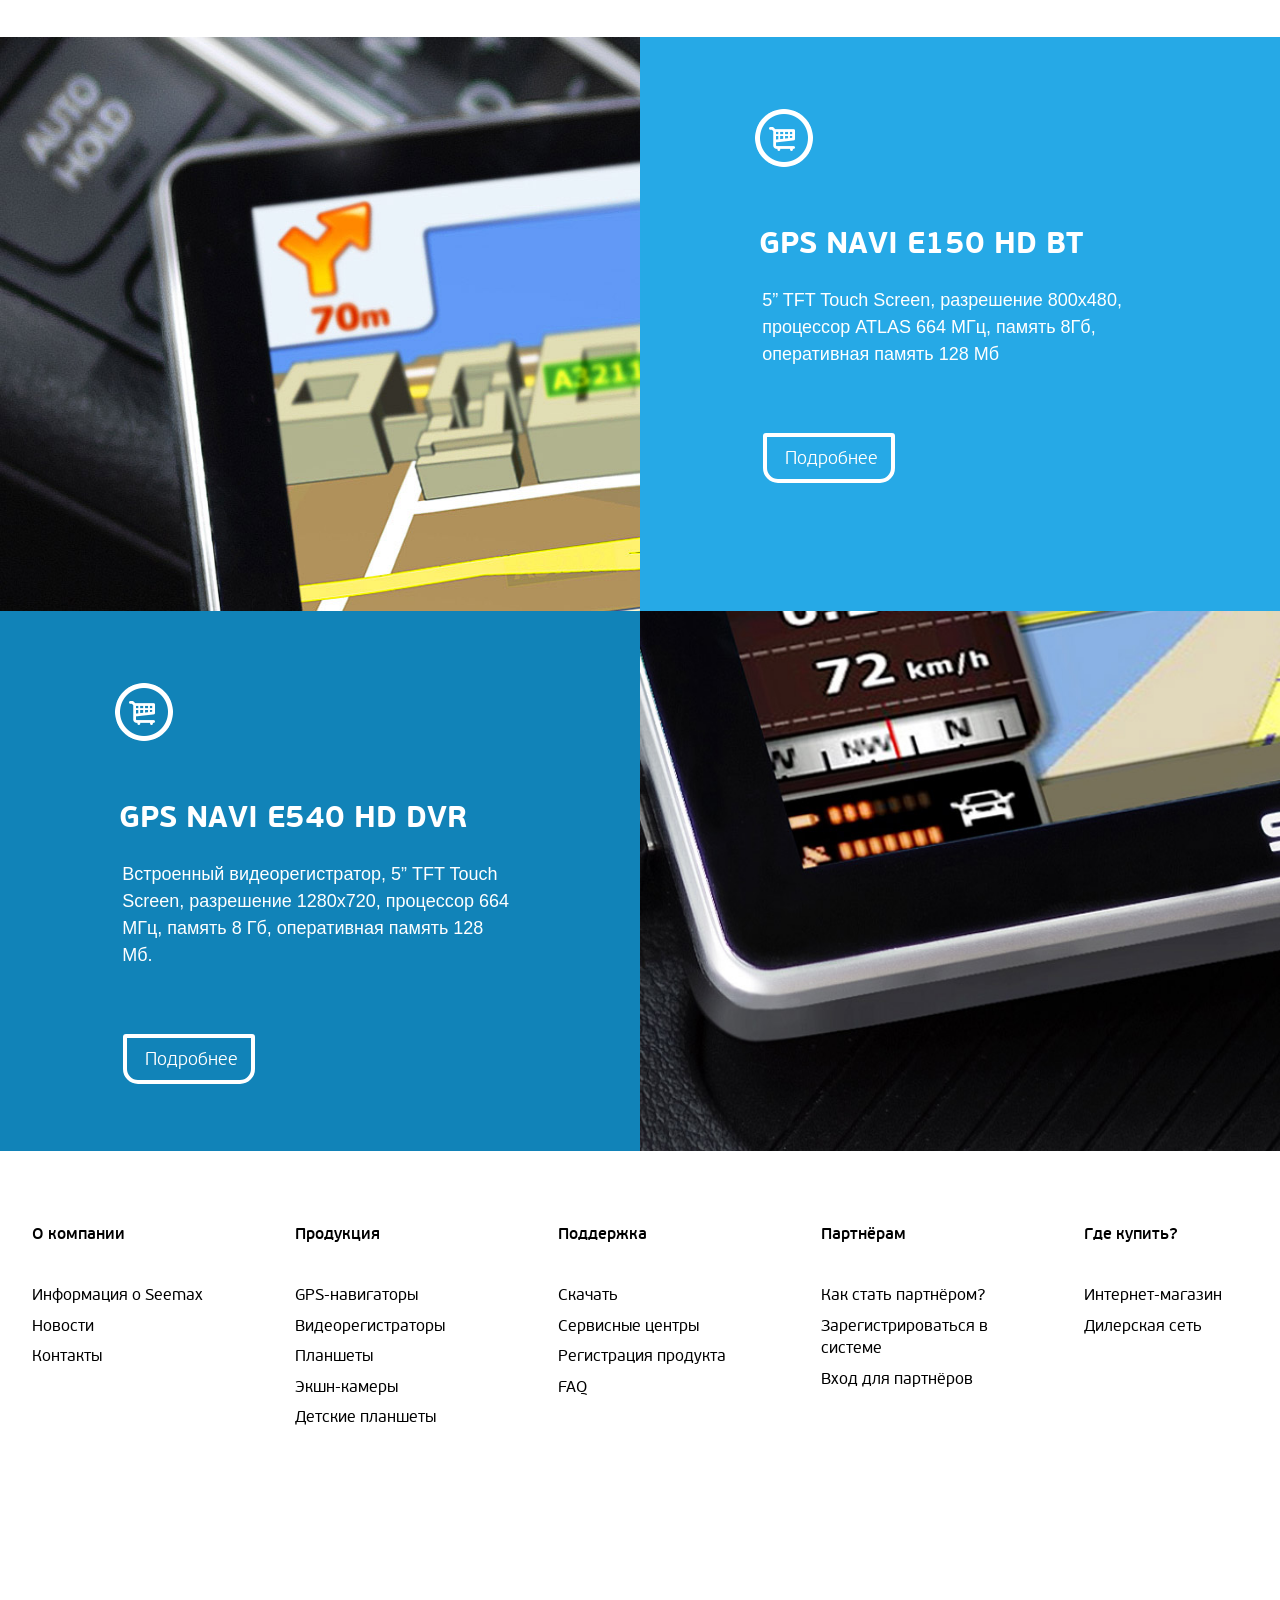
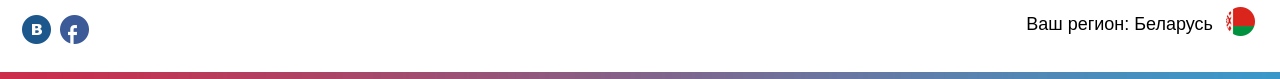
==== commit 750ec73d: "zoomer and images for carousel, fixes for specification.html" ====
--- a/specification.html
+++ b/specification.html
@@ -105,15 +105,20 @@
 							<div class="cabinet__i cab_r visualModel__box">
 								<div class="fotoBox__model">
 									<div class="bigFotot__model">
-										<a href="public/i/mini.jpg" class="image-zoom" title="MYTITLE"> 
-    										<img src="public/i/NaviE550b.png" alt="">
+										<a href="public/i/NaviE550b.png" class="image-zoom" title="NaviE550">  
+											<img src="public/i/NaviE550n.png" alt="">
 										</a> 
-										<a href="public/i/NaviE550b.png" class="image-zoom" title="MYTITLE">  
-											<img src="public/i/NaviE550b.png" alt="">
+										<a href="public/i/NaviE5502b.png" class="image-zoom" title="NaviE550">  
+											<img src="public/i/NaviE5502n.png" alt="">
 										</a> 
-										<a href="public/i/mini1big.png" class="image-zoom" title="MYTITLE">  
-											<img src="public/i/mini1.jpg" alt="">
+										<a href="public/i/NaviE5503b.png" class="image-zoom" title="NaviE550">  
+											<img src="public/i/NaviE5503n.png" alt="">
 										</a> 
+										<a href="public/i/NaviE5503b.png" class="image-zoom" title="NaviE550">  
+											<img src="public/i/NaviE5503n.png" alt="">
+										</a> 
+
+							
 									</div><!--bigFotot__model-->
 									<div class="previewBox">
 										<i class="prev_ar ar_l"></i>
@@ -123,6 +128,16 @@
 											<div class="preview__item">
 												<img src="public/i/NaviE550.png" alt="">
 											</div><!--preview__item-->
+											<div class="preview__item">
+												<img src="public/i/NaviE5502.png" alt="">
+											</div><!--preview__item-->
+											<div class="preview__item">
+												<img src="public/i/NaviE5503.png" alt="">
+											</div>
+											<div class="preview__item">
+												<img src="public/i/NaviE5503.png" alt="">
+											</div>
+											<!--preview__item-->
 											
 										</div><!--previewBox__i-->
 									</div><!--previewBox-->
--- a/public/css/desktop.css
+++ b/public/css/desktop.css
@@ -1299,8 +1299,6 @@
 }
 	.bigFotot__model img {		
 		vertical-align:bottom;
-		height:416px;
-		width:660px;
 	}
 .previewBox {
 	height:135px;
@@ -1308,6 +1306,8 @@
 	overflow:hidden;
 	margin: 60px 0 0;
 	padding: 0 55px 0;
+	width: 515px;
+
 }
 	.previewBox .prev_ar {
 		position:absolute;
@@ -2283,6 +2283,6 @@
 				background: #1183b8;
 			}
 .loader{display: none;}
-.fotoBox__model .caroufredsel_wrapper{height: 421px !important}
+.fotoBox__model .caroufredsel_wrapper{height: 421px !important;width: 662px !important;}
 .loader a.pre-cur {background-position: 0 -21px;}
 .loader a{cursor: default;}
--- a/public/css/media-queries.css
+++ b/public/css/media-queries.css
@@ -0,0 +1,14 @@
+@media (max-width: 940px) {
+	.nav__title, .nav__i.cur .nav__title {font: 19px/26px 'pf_beausans_prolight';}
+	.nav__i.cur .nav__title{font-weight: bold;}
+	.slider__ii {height: 440px;}
+}
+@media (max-width: 700px) {
+	.addMenu li a {font: 12px/18px 'pf_beausans_proregular';}
+}
+
+@media (max-width: 1280px) {
+	.modelReview .cabinet__i.cab_l {
+		margin: 0 7% 0 2% !important;
+	}
+}
